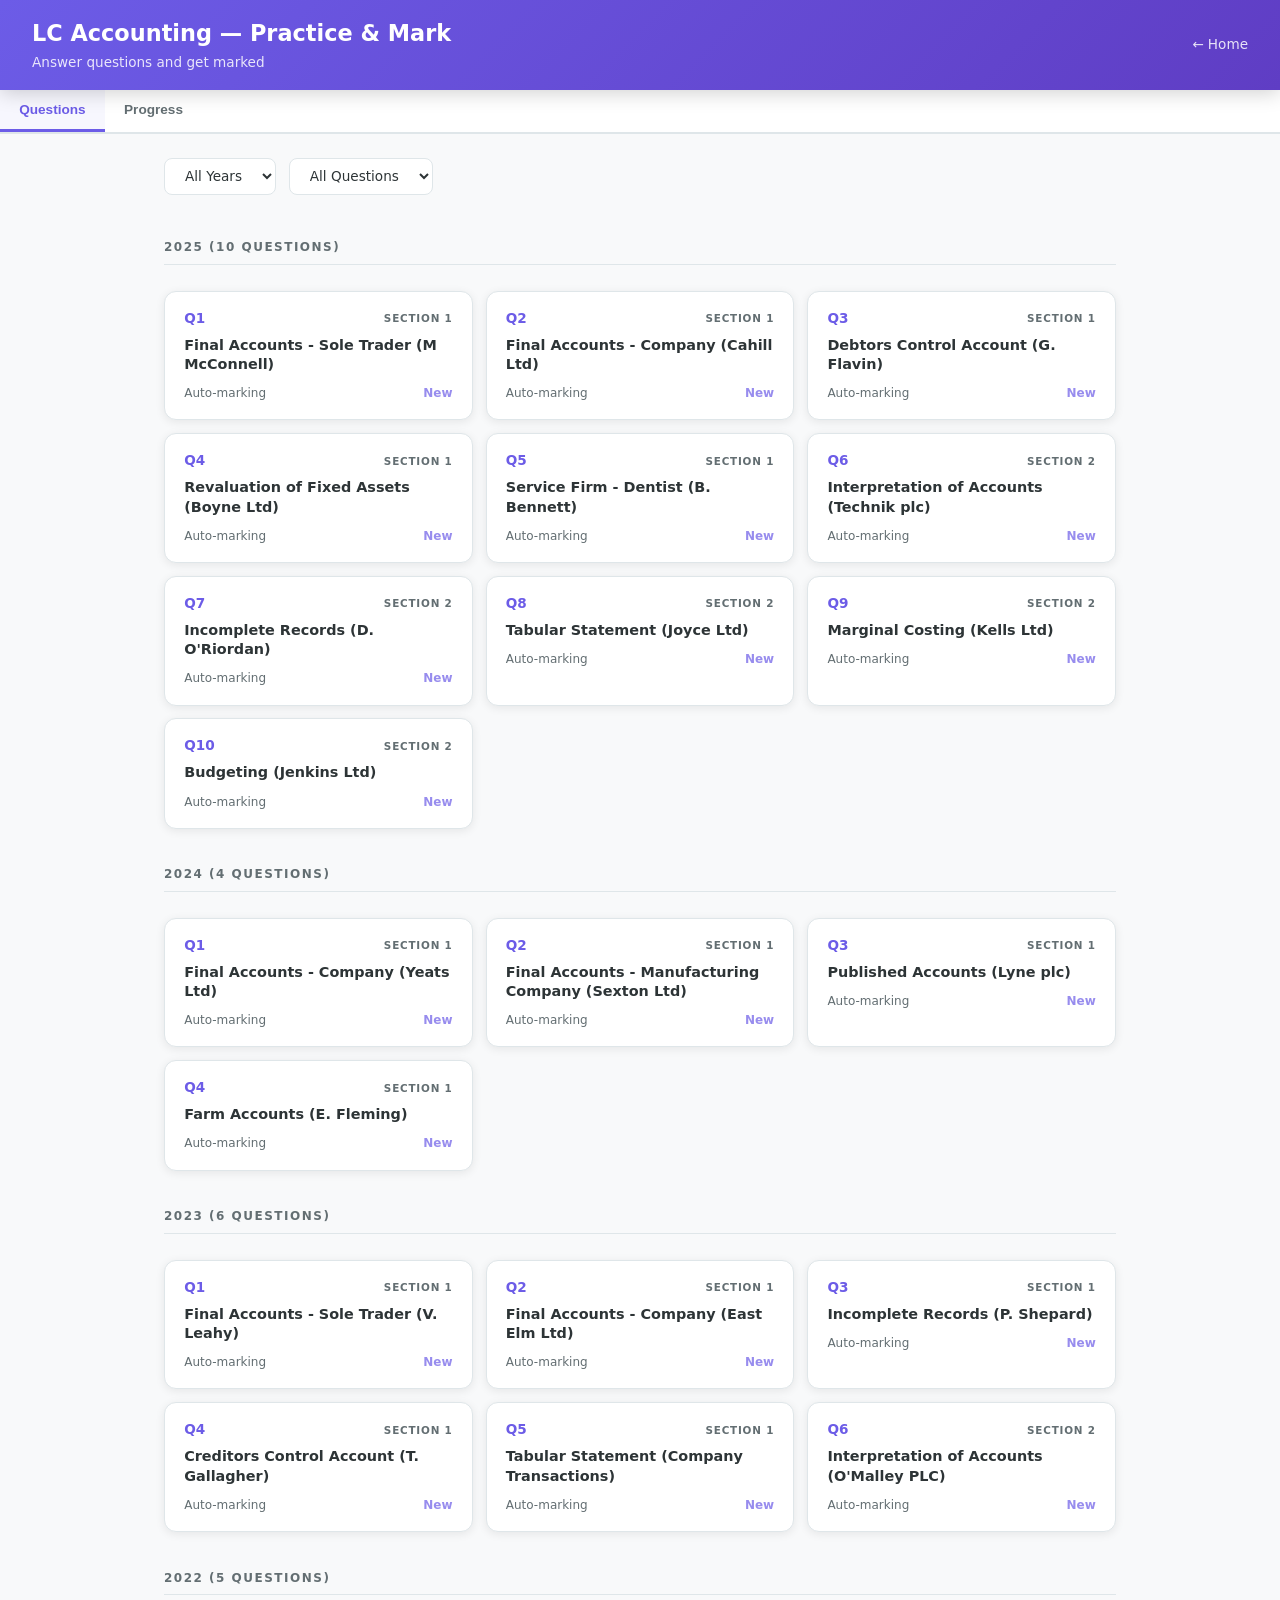
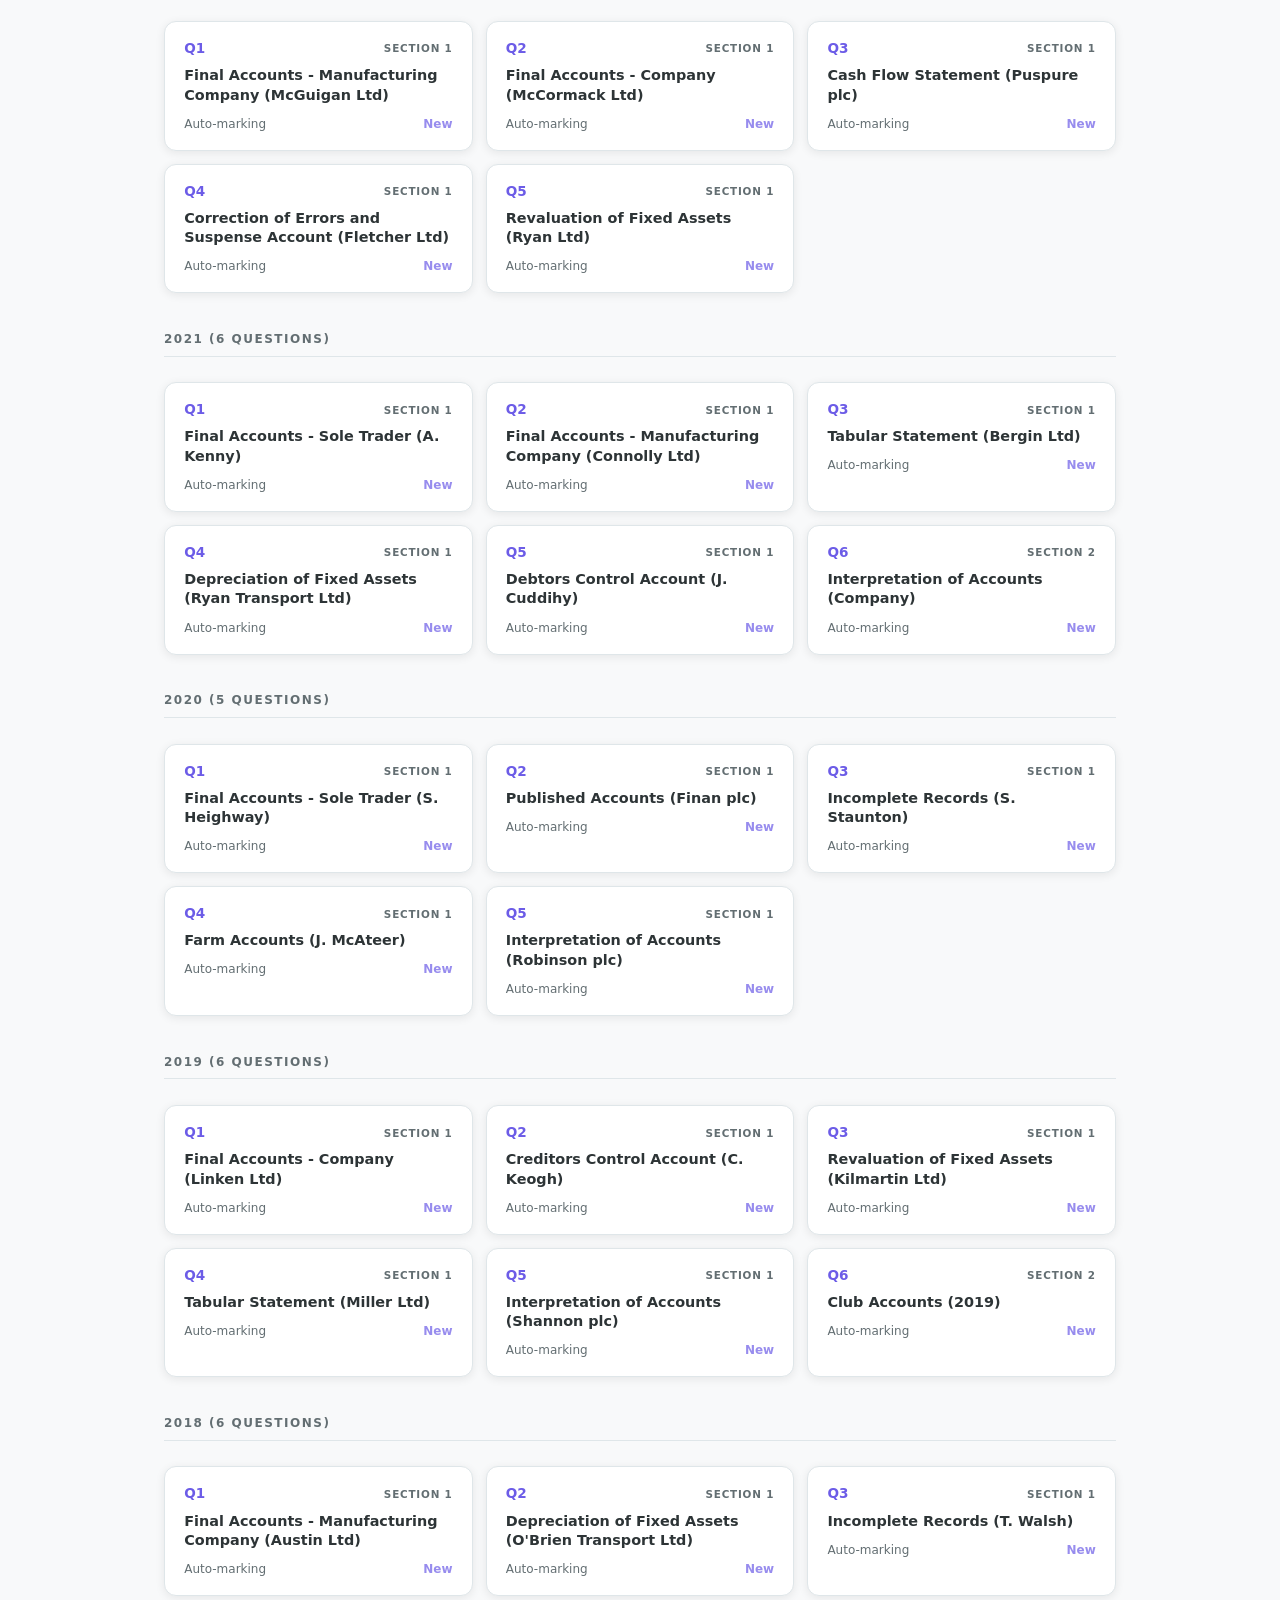
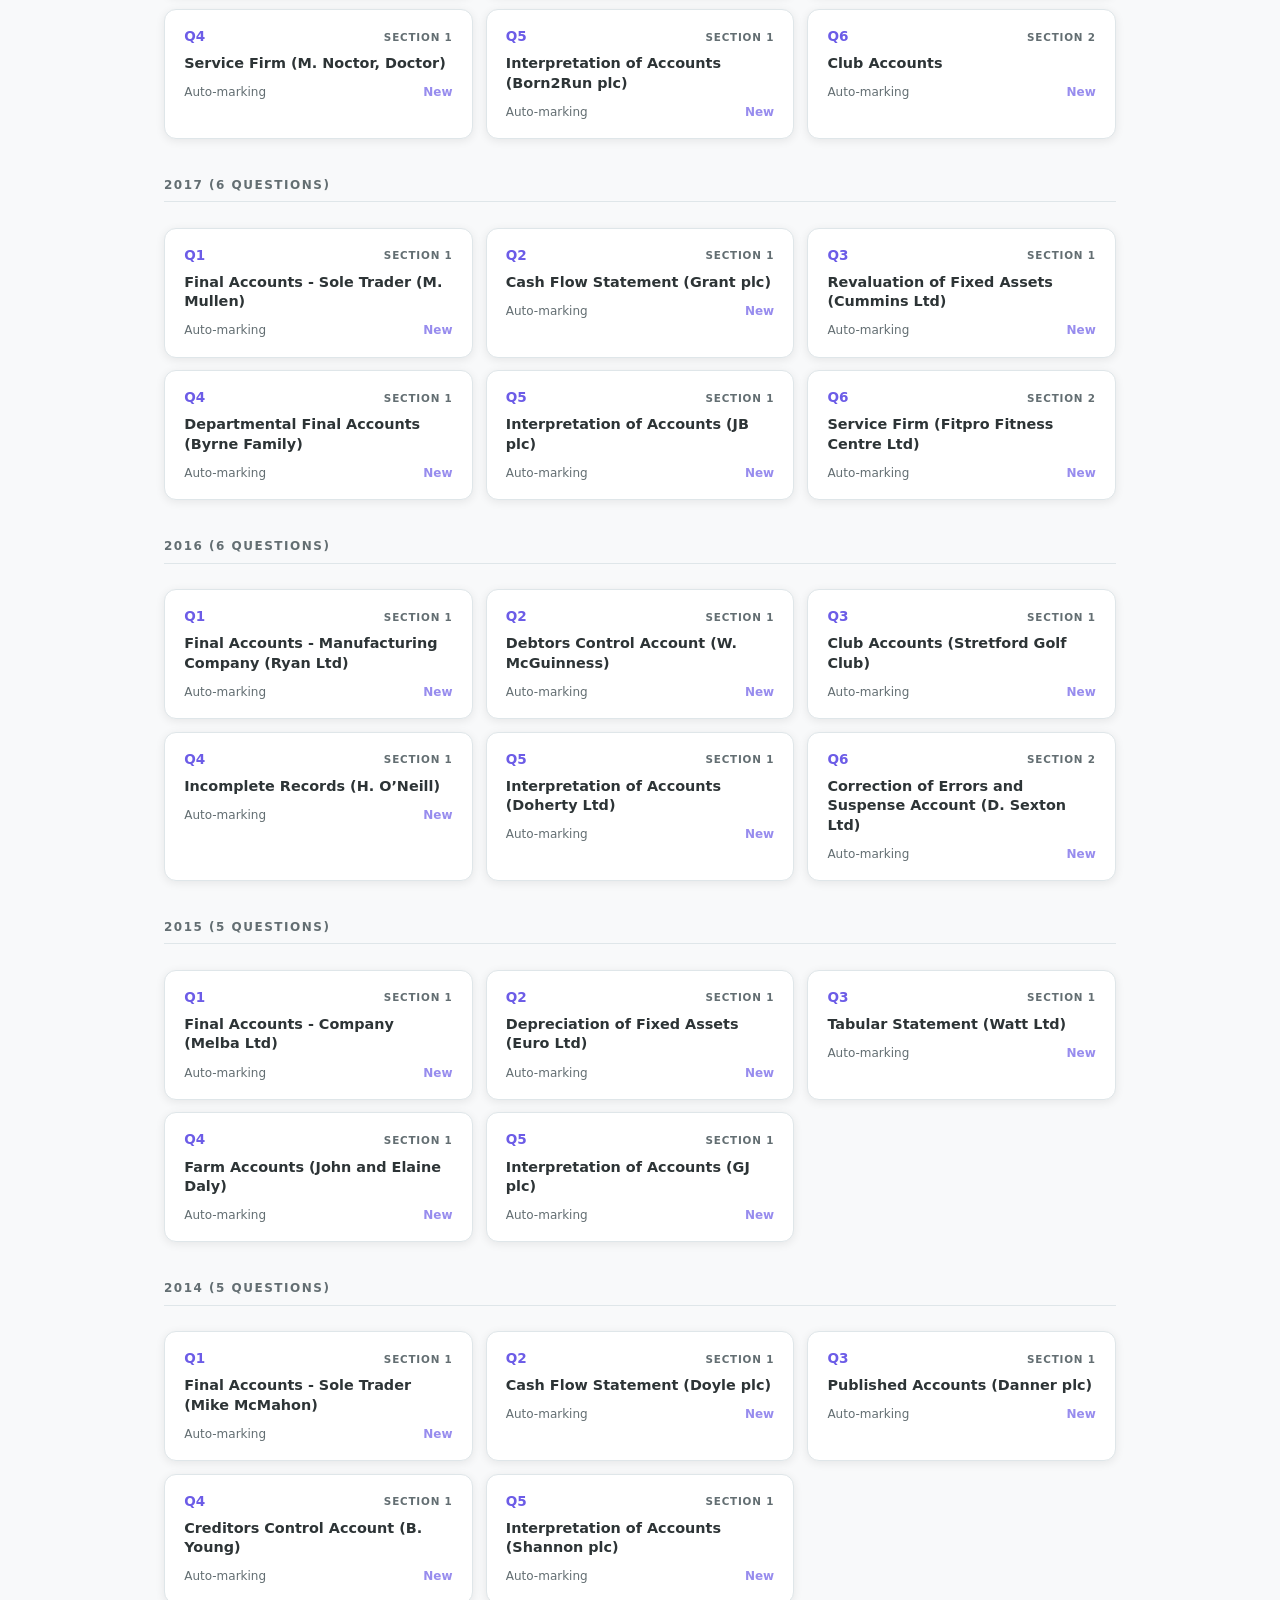
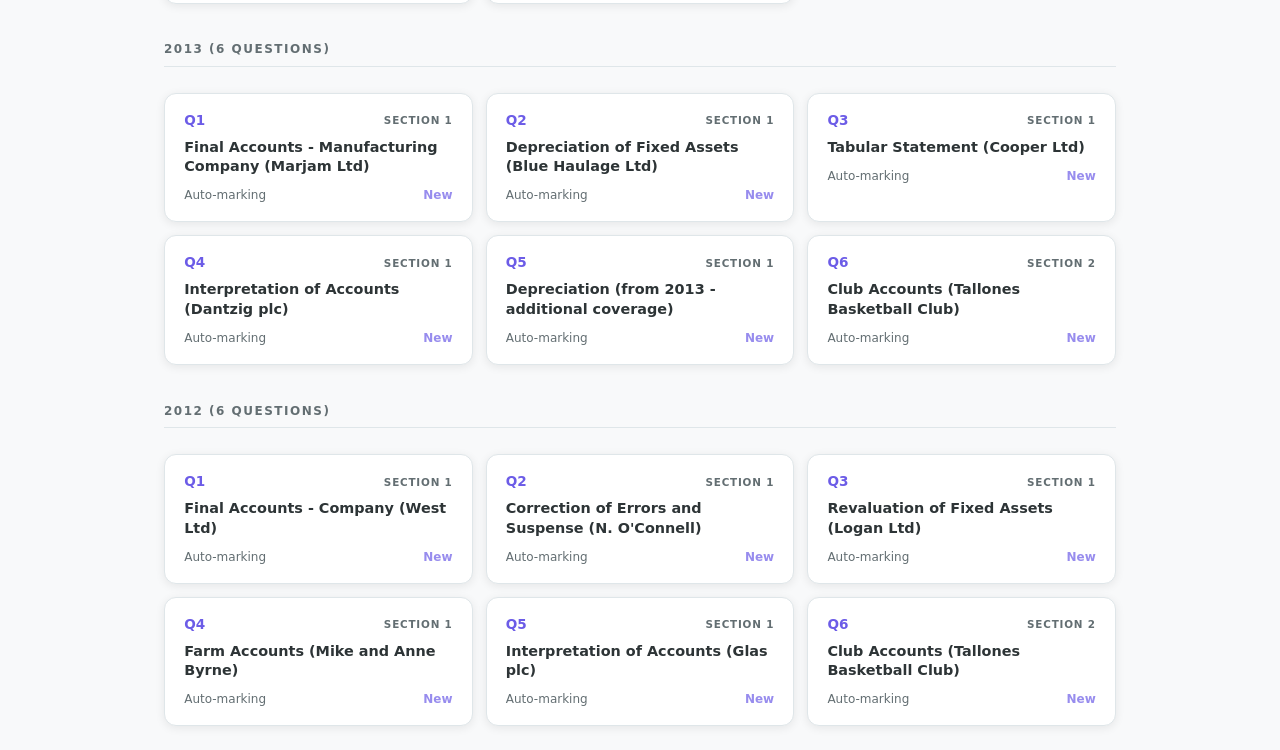
==== accounting-practice.html @ 9b3d33cf "Add Accounting Practice & Mark tool with 14 years of data Built clean walkthrough data for 2012-2025" ====
<!DOCTYPE html>
<html lang="en">
<head>
<meta charset="UTF-8">
<meta name="viewport" content="width=device-width, initial-scale=1.0">
<title>LC Accounting — Practice & Mark</title>
<link rel="stylesheet" href="css/shared.css">
<style>
/* Practice-specific styles using shared theme variables */
.filters{display:flex;gap:0.8rem;margin-bottom:1.2rem;flex-wrap:wrap}
.filters select{background:var(--card);border:1px solid var(--border);color:var(--text);padding:0.55rem 1rem;border-radius:8px;font-size:0.85rem;font-family:inherit;cursor:pointer}
.filters select:focus{outline:none;border-color:var(--primary)}

.year-header{font-size:0.75rem;text-transform:uppercase;letter-spacing:1.5px;color:var(--text-light);font-weight:700;margin:1.5rem 0 0.8rem;padding-bottom:0.4rem;border-bottom:1px solid var(--border);grid-column:1/-1}
.q-grid{display:grid;grid-template-columns:repeat(auto-fill,minmax(240px,1fr));gap:0.8rem}
.q-card{background:var(--card);border:1px solid var(--border);border-radius:var(--radius);padding:1rem 1.2rem;cursor:pointer;transition:all 0.25s;box-shadow:var(--shadow)}
.q-card:hover{border-color:var(--primary);transform:translateY(-2px);box-shadow:0 4px 20px rgba(0,0,0,0.1)}
.q-card.done-good{border-left:3px solid var(--success)}
.q-card.done-ok{border-left:3px solid var(--warning)}
.q-card.done-low{border-left:3px solid var(--danger)}
.q-top{display:flex;justify-content:space-between;align-items:center;margin-bottom:0.4rem}
.q-num{font-weight:800;color:var(--primary);font-size:0.85rem}
.q-sec{font-size:0.65rem;color:var(--text-light);text-transform:uppercase;letter-spacing:0.8px;font-weight:600}
.q-title{font-weight:600;font-size:0.9rem;line-height:1.35;margin-bottom:0.6rem}
.q-bot{display:flex;justify-content:space-between;align-items:center;font-size:0.75rem}
.q-type{color:var(--text-light)}
.q-best{color:var(--success);font-weight:700}
.q-new{color:var(--primary);font-weight:600;opacity:0.7}
.q-attempts{color:var(--text-light);font-size:0.7rem;margin-left:0.5rem}

.prac-head{display:flex;align-items:center;gap:1rem;margin-bottom:1.5rem}
.prac-head .back{background:var(--card);border:1px solid var(--border);color:var(--text-light);padding:0.5rem 1rem;border-radius:8px;cursor:pointer;font-size:0.85rem;font-family:inherit}
.prac-head .back:hover{border-color:var(--primary);color:var(--text)}
.prac-head .title{font-weight:700;font-size:1.05rem;color:var(--primary)}

.ans-part{background:var(--card);border:1px solid var(--border);border-radius:var(--radius);padding:1.2rem 1.4rem;margin-bottom:0.8rem;box-shadow:var(--shadow)}
.ans-part-label{display:flex;justify-content:space-between;align-items:center;margin-bottom:0.6rem}
.ans-part-label .part-tag{font-weight:800;color:var(--primary);font-size:0.9rem}
.ans-part-label .part-wc{font-size:0.78rem;color:var(--text-light)}
.ans-part-q{font-size:0.88rem;color:var(--text-light);line-height:1.6;margin-bottom:0.7rem}
.ans-part textarea{width:100%;background:var(--bg);border:1px solid var(--border);color:var(--text);padding:0.8rem 1rem;border-radius:8px;font-size:0.92rem;font-family:inherit;line-height:1.7;resize:vertical;min-height:100px}
.ans-part textarea:focus{outline:none;border-color:var(--primary);box-shadow:0 0 0 3px rgba(0,184,148,0.15)}
.or-divider{display:flex;align-items:center;gap:0.8rem;margin:0.3rem 0;padding:0.4rem 0}
.or-divider .or-line{flex:1;height:1px;background:var(--border)}
.or-divider .or-text{font-size:0.75rem;font-weight:700;color:var(--warning);text-transform:uppercase;letter-spacing:1px}

.ans-actions{margin-top:1rem;display:flex;gap:0.8rem}
.btn-mark{flex:1;padding:0.85rem;background:linear-gradient(135deg,var(--primary),var(--primary-dark));color:#fff;border:none;border-radius:8px;font-weight:700;font-size:1rem;cursor:pointer;font-family:inherit}
.btn-mark:hover{opacity:0.9}
.btn-clear{padding:0.85rem 1.5rem;background:var(--card);border:1px solid var(--border);color:var(--text-light);border-radius:8px;cursor:pointer;font-weight:600;font-family:inherit}

.results{background:var(--card);border:1px solid var(--border);border-radius:var(--radius);padding:1.5rem;margin-top:1.5rem;box-shadow:var(--shadow)}
.score-block{text-align:center;padding:1.5rem 0;margin-bottom:1rem}
.score-pct{font-size:3.5rem;font-weight:900;line-height:1}
.score-marks{font-size:1rem;color:var(--text-light);margin-top:0.4rem}
.score-label{font-size:0.8rem;color:var(--text-light);text-transform:uppercase;letter-spacing:1px;font-weight:600;margin-top:0.4rem}
.score-good .score-pct{color:var(--success)}.score-ok .score-pct{color:var(--warning)}.score-low .score-pct{color:var(--danger)}

.result-warn{background:#fff3cd;border:1px solid var(--warning);color:#856404;padding:0.7rem 1rem;border-radius:8px;font-size:0.85rem;margin-bottom:1rem}
.pts-head{font-size:0.85rem;font-weight:700;color:var(--text-light);margin-bottom:0.8rem;text-transform:uppercase;letter-spacing:0.5px}
.pt-row{display:flex;gap:0.8rem;padding:0.75rem 0.9rem;border-radius:8px;margin-bottom:0.4rem;align-items:flex-start}
.pt-hit{background:#d4edda;border:1px solid rgba(0,184,148,0.3)}
.pt-miss{background:#ffeaea;border:1px solid rgba(225,112,85,0.3)}
.pt-icon{font-size:1rem;font-weight:700;min-width:22px;text-align:center}
.pt-hit .pt-icon{color:var(--success)}.pt-miss .pt-icon{color:var(--danger)}
.pt-desc{font-weight:600;font-size:0.88rem;display:flex;justify-content:space-between}
.pt-m{color:var(--text-light);font-weight:400;font-size:0.78rem;margin-left:0.5rem}
.pt-fb{font-size:0.82rem;color:var(--text-light);line-height:1.5}

.auto-note{background:rgba(108,92,231,0.06);border:1px solid rgba(108,92,231,0.2);padding:0.8rem 1rem;border-radius:8px;font-size:0.85rem;color:var(--text-light);margin:1rem 0}
.auto-note strong{color:var(--primary)}
.missed-terms{display:flex;flex-wrap:wrap;gap:0.4rem;margin-top:0.5rem}
.missed-term{background:var(--border);padding:2px 8px;border-radius:4px;font-size:0.78rem}

.model-section{margin-top:1.5rem}
.btn-reveal{width:100%;padding:0.8rem;background:var(--bg);border:1px solid var(--border);color:var(--text-light);border-radius:8px;cursor:pointer;font-weight:600;font-size:0.9rem;font-family:inherit}
.btn-reveal:hover{border-color:var(--primary)}
.model-box{background:var(--bg);border:1px solid var(--border);border-radius:8px;padding:1.2rem;margin-top:0.5rem}
.model-box h3{color:var(--primary);font-size:0.9rem;margin-bottom:0.8rem}
.model-box p,.model-box .a-part,.model-box .a-bullet{font-size:0.88rem;line-height:1.7;color:var(--text-light);margin-bottom:0.2rem}
.model-box .a-part{color:var(--primary);margin-top:0.6rem;font-weight:600}

.res-actions{display:flex;gap:0.8rem;margin-top:1.5rem}
.btn-retry,.btn-back{flex:1;padding:0.8rem;border-radius:8px;font-weight:700;cursor:pointer;border:none;font-size:0.9rem;font-family:inherit}
.btn-retry{background:var(--primary);color:#fff}.btn-retry:hover{opacity:0.9}
.btn-back{background:var(--bg);border:1px solid var(--border);color:var(--text-light)}

.stats-row{display:grid;grid-template-columns:repeat(4,1fr);gap:0.8rem;margin-bottom:1.5rem}
.stat-box{background:var(--card);border:1px solid var(--border);border-radius:var(--radius);padding:1rem;text-align:center;box-shadow:var(--shadow)}
.stat-val{font-size:1.6rem;font-weight:800;color:var(--primary);line-height:1}
.stat-lbl{font-size:0.65rem;color:var(--text-light);text-transform:uppercase;letter-spacing:0.8px;font-weight:600;margin-top:0.3rem}

.hist-row{display:flex;justify-content:space-between;align-items:center;padding:0.8rem 1rem;background:var(--card);border:1px solid var(--border);border-radius:8px;margin-bottom:0.4rem;cursor:pointer;box-shadow:var(--shadow)}
.hist-row:hover{border-color:var(--primary)}
.hist-q{font-weight:700;font-size:0.9rem}
.hist-topic{font-size:0.78rem;color:var(--text-light)}
.hist-date{font-size:0.72rem;color:var(--text-light)}
.hist-score{font-weight:800;font-size:1.1rem}
.empty{text-align:center;color:var(--text-light);padding:3rem 1rem;font-size:0.95rem}
.improve{display:inline-flex;align-items:center;gap:3px;font-size:0.72rem;font-weight:700;margin-left:0.5rem;padding:1px 6px;border-radius:4px}
.improve.up{color:var(--success);background:rgba(0,184,148,0.1)}
.improve.down{color:var(--danger);background:rgba(225,112,85,0.1)}

.view{display:none}.view.active{display:block}
@media(max-width:640px){.q-grid{grid-template-columns:1fr}.stats-row{grid-template-columns:repeat(2,1fr)}.filters{flex-direction:column}}
</style>
</head>
<body class="subject-accounting">
<header class="app-header">
<div><h1>LC Accounting — Practice & Mark</h1><p>Answer questions and get marked</p></div>
<a href="index.html" class="home-link">&#8592; Home</a>
</header>

<nav>
<button class="active" onclick="App.showView('browse')">Questions</button>
<button onclick="App.showView('history')">Progress</button>
</nav>

<div id="view-browse" class="view active tab-content" style="display:block">
  <div class="filters">
    <select id="yearFilter" onchange="App.renderQuestions()">
      <option value="all">All Years</option>
      <option value="2025">2025</option><option value="2024">2024</option><option value="2023">2023</option><option value="2022">2022</option>
      <option value="2021">2021</option><option value="2020">2020</option><option value="2019">2019</option><option value="2018">2018</option>
      <option value="2017">2017</option><option value="2016">2016</option><option value="2015">2015</option><option value="2014">2014</option>
      <option value="2013">2013</option><option value="2012">2012</option>
    </select>
    <select id="sectionFilter" onchange="App.renderQuestions()">
      <option value="all">All Questions</option>
      <option value="1">Section 1</option>
      <option value="2">Section 2</option>
    </select>
  </div>
  <div id="questionGrid" class="q-grid"></div>
</div>

<div id="view-practice" class="view tab-content">
  <div class="prac-head">
    <button class="back" onclick="App.showView('browse')">&larr; Back</button>
    <span class="title" id="pracTitle"></span>
  </div>
  <div class="card" id="pracQuestion"></div>
  <div id="answerArea"></div>
  <div id="resultsSection" style="display:none"></div>
</div>

<div id="view-history" class="view tab-content">
  <div class="stats-row">
    <div class="stat-box"><div class="stat-val" id="hTotal">0</div><div class="stat-lbl">Attempts</div></div>
    <div class="stat-box"><div class="stat-val" id="hAvg">-</div><div class="stat-lbl">Avg Score</div></div>
    <div class="stat-box"><div class="stat-val" id="hBest">-</div><div class="stat-lbl">Best Score</div></div>
    <div class="stat-box"><div class="stat-val" id="hQs">0</div><div class="stat-lbl">Questions</div></div>
  </div>
  <div id="historyList"></div>
</div>

<script src="js/shared.js"></script>
<script src="js/accounting_walkthroughs.js"></script>
<script src="js/marking-engine.js"></script>
<script>
var ACC_MARKING = {};

const App = {
  currentQ: null,
  currentParts: null,
  subject: 'accounting',
  walkthroughs: typeof WALKTHROUGHS_ACCOUNTING !== 'undefined' ? WALKTHROUGHS_ACCOUNTING : {},
  marking: ACC_MARKING,
  storageKey: 'lcs_acc_practice',

  init() {
    this.renderQuestions();
    this.renderHistory();
  },

  escH(s) { return String(s).replace(/&/g,'&amp;').replace(/</g,'&lt;').replace(/>/g,'&gt;'); },

  getAllYears() {
    return Object.keys(this.walkthroughs).sort().reverse();
  },

  getEntriesForYear(year) {
    if (!this.walkthroughs[year]) return [];
    return this.walkthroughs[year].filter(e => e.q && !e.q.startsWith('Section ') && !e.q.startsWith('Key concepts'));
  },

  getSectionForNum(num) {
    if (num <= 5) return '1';
    
    return '2';
  },

  renderQuestions() {
    const grid = document.getElementById('questionGrid');
    const yf = document.getElementById('yearFilter').value;
    const sf = document.getElementById('sectionFilter').value;
    const h = this.getHistory();
    let html = '';
    const years = yf === 'all' ? this.getAllYears() : [yf];

    for (const year of years) {
      const entries = this.getEntriesForYear(year);
      if (!entries || entries.length === 0) continue;

      const filtered = entries.filter(e => {
        const sec = this.getSectionForNum(e.num);
        return sf === 'all' || sf === sec;
      });

      if (filtered.length === 0) continue;
      html += '<div class="year-header">' + year + ' (' + filtered.length + ' questions)</div>';

      for (const entry of filtered) {
        const qKey = year + '_' + entry.num;
        const best = h.best[qKey];
        const hasMarking = this.marking[year] && this.marking[year][entry.num];
        const sec = this.getSectionForNum(entry.num);
        let cls = '', statusHtml = '<span class="q-new">New</span>';
        if (best) {
          cls = best.pct >= 70 ? 'done-good' : best.pct >= 40 ? 'done-ok' : 'done-low';
          statusHtml = '<span class="q-best">' + best.pct + '%</span><span class="q-attempts">(' + (best.attempts||1) + ' tries)</span>';
        }
        const topicName = this.escH(entry.label.replace(/^Q\d+[A-Za-z]*:\s*/, ''));

        html += '<div class="q-card ' + cls + '" onclick="App.startPractice(\'' + year + '\',' + entry.num + ')">' +
          '<div class="q-top"><span class="q-num">Q' + entry.num + '</span><span class="q-sec">Section ' + sec + '</span></div>' +
          '<div class="q-title">' + topicName + '</div>' +
          '<div class="q-bot"><span class="q-type">' + (hasMarking ? 'Detailed marking' : 'Auto-marking') + '</span>' + statusHtml + '</div></div>';
      }
    }
    if (!html) html = '<div class="empty">No questions match your filters.</div>';
    grid.innerHTML = html;
  },

  extractParts(text) {
    const lines = text.replace(/\\n/g, '\n').split('\n');
    const parts = [];
    let current = null, nextIsOr = false;
    for (const line of lines) {
      const t = line.trim();
      if (!t) continue;
      const partMatch = t.match(/^\(([a-z])\)/i) || t.match(/^\(([ivx]+)\)/i);
      if (partMatch) {
        if (current) parts.push(current);
        current = { label: '(' + partMatch[1] + ')', text: t, isOr: nextIsOr };
        nextIsOr = false;
      } else if (/^OR$/i.test(t)) { nextIsOr = true; }
      else if (/^Answer\s+\([a-z]\)\s+or\s+\([a-z]\)/i.test(t)) { nextIsOr = true; }
      else if (current && !current.isPreamble) { current.text += '\n' + t; }
      else { if (current) parts.push(current); current = { label: '', text: t, isOr: false, isPreamble: true }; }
    }
    if (current) parts.push(current);
    if (parts.filter(p => p.label).length < 2) return null;
    return parts;
  },

  renderAnswerArea(questionText) {
    const area = document.getElementById('answerArea');
    const parts = this.extractParts(questionText);
    if (!parts) {
      area.innerHTML = '<div class="ans-part"><div class="ans-part-label"><span class="part-tag">Your Answer</span><span class="part-wc" id="wc-single">0 words</span></div>' +
        '<textarea id="ans-single" placeholder="Type your answer here..." rows="10" oninput="App.updateWc(\'single\')"></textarea></div>' +
        '<div class="ans-actions"><button class="btn-mark" onclick="App.markAnswer()">Mark My Answer</button><button class="btn-clear" onclick="App.clearAnswer()">Clear</button></div>';
      this.currentParts = null; return;
    }
    let html = '';
    const answerParts = [];
    for (const part of parts) {
      if (part.isPreamble) continue;
      if (part.isOr) html += '<div class="or-divider"><div class="or-line"></div><span class="or-text">or — choose one</span><div class="or-line"></div></div>';
      const pid = part.label.replace(/[()]/g, '');
      answerParts.push(pid);
      html += '<div class="ans-part"><div class="ans-part-label"><span class="part-tag">Part ' + this.escH(part.label) + '</span><span class="part-wc" id="wc-' + pid + '">0 words</span></div>' +
        '<div class="ans-part-q">' + this.escH(part.text) + '</div>' +
        '<textarea id="ans-' + pid + '" placeholder="Answer part ' + this.escH(part.label) + ' here..." rows="6" oninput="App.updateWc(\'' + pid + '\')"></textarea></div>';
    }
    html += '<div class="ans-actions"><button class="btn-mark" onclick="App.markAnswer()">Mark My Answer</button><button class="btn-clear" onclick="App.clearAnswer()">Clear</button></div>';
    area.innerHTML = html;
    this.currentParts = answerParts;
  },

  updateWc(pid) {
    const ta = document.getElementById('ans-' + pid);
    const wc = ta && ta.value.trim() ? ta.value.trim().split(/\s+/).length : 0;
    const el = document.getElementById('wc-' + pid);
    if (el) el.textContent = wc + ' words';
  },

  getFullAnswer() {
    if (!this.currentParts) { const ta = document.getElementById('ans-single'); return ta ? ta.value : ''; }
    return this.currentParts.map(pid => { const ta = document.getElementById('ans-' + pid); return ta ? ta.value : ''; }).filter(v => v.trim()).join('\n\n');
  },

  startPractice(year, num) {
    const entries = this.getEntriesForYear(year);
    const entry = entries ? entries.find(e => e.num === num) : null;
    if (!entry) return;
    this.currentQ = { year, num, entry };
    document.getElementById('pracTitle').textContent = year + ' — ' + entry.label;
    document.getElementById('pracQuestion').innerHTML = this.fmtQuestion(entry.q);
    this.renderAnswerArea(entry.q);
    document.getElementById('resultsSection').style.display = 'none';
    this.showView('practice');
    const firstTa = document.querySelector('#answerArea textarea');
    if (firstTa) setTimeout(() => firstTa.focus(), 100);
  },

  markAnswer() {
    if (!this.currentQ) return;
    const answer = this.getFullAnswer();
    if (!answer.trim()) { const firstTa = document.querySelector('#answerArea textarea'); if (firstTa) firstTa.focus(); return; }
    const { year, num, entry } = this.currentQ;
    const markingData = this.marking[year] && this.marking[year][num];
    let result;
    if (markingData) { result = MarkingEngine.mark(answer, markingData); }
    else { result = MarkingEngine.autoMark(answer, entry.a, 10); }
    this.saveAttempt(year, num, entry, result);
    this.renderResults(result, entry, !!markingData);
    document.getElementById('resultsSection').style.display = 'block';
    document.getElementById('resultsSection').scrollIntoView({ behavior: 'smooth' });
  },

  clearAnswer() {
    document.querySelectorAll('#answerArea textarea').forEach(ta => { ta.value = ''; });
    document.querySelectorAll('[id^="wc-"]').forEach(el => { el.textContent = '0 words'; });
    document.getElementById('resultsSection').style.display = 'none';
    const firstTa = document.querySelector('#answerArea textarea');
    if (firstTa) firstTa.focus();
    window.scrollTo({ top: 0, behavior: 'smooth' });
  },

  renderResults(result, entry, isDetailed) {
    const sec = document.getElementById('resultsSection');
    const pctCls = result.pct >= 70 ? 'score-good' : result.pct >= 40 ? 'score-ok' : 'score-low';
    let html = '<div class="results"><div class="score-block ' + pctCls + '"><div class="score-pct">' + result.pct + '%</div>' +
      '<div class="score-marks">' + result.score + ' / ' + result.max + ' marks</div>' +
      '<div class="score-label">' + (result.pct >= 70 ? 'Great work!' : result.pct >= 40 ? 'Getting there!' : 'Review the marking points below') + '</div></div>';
    if (result.warning) html += '<div class="result-warn">' + result.warning + '</div>';
    if (result.points) {
      html += '<div class="pts-head">Marking Breakdown</div>';
      for (const pt of result.points) {
        const cls = pt.matched ? 'pt-hit' : 'pt-miss';
        const icon = pt.matched ? '&#10003;' : '&#10007;';
        html += '<div class="pt-row ' + cls + '"><span class="pt-icon">' + icon + '</span><div class="pt-detail">' +
          '<div class="pt-desc"><span>' + this.escH(pt.desc) + '</span><span class="pt-m">' + pt.marks + '/' + pt.maxMarks + '</span></div>' +
          '<div class="pt-fb">' + this.escH(pt.feedback) + '</div></div></div>';
      }
    }
    if (result.auto) {
      html += '<div class="auto-note"><strong>Auto-marked</strong> — compared against model answer. ' + result.feedback;
      if (result.missed && result.missed.length > 0) {
        html += '<div style="margin-top:0.4rem;font-size:0.8rem">Key terms you missed:</div><div class="missed-terms">' +
          result.missed.map(t => '<span class="missed-term">' + this.escH(t) + '</span>').join('') + '</div>';
      }
      html += '</div>';
    }
    html += '<div class="model-section"><button class="btn-reveal" onclick="this.nextElementSibling.style.display=\'block\';this.style.display=\'none\'">Show Model Answer</button>' +
      '<div class="model-box" style="display:none"><h3>Model Answer</h3>' + this.fmtAnswer(entry.a) + '</div></div>';
    html += '<div class="res-actions"><button class="btn-retry" onclick="App.clearAnswer()">Try Again</button>' +
      '<button class="btn-back" onclick="App.showView(\'browse\')">All Questions</button></div></div>';
    sec.innerHTML = html;
  },

  getHistory() { return JSON.parse(localStorage.getItem(this.storageKey) || '{"attempts":[],"best":{}}'); },

  saveAttempt(year, num, entry, result) {
    const h = this.getHistory();
    const qKey = year + '_' + num;
    const topic = entry.label.replace(/^Q\d+[A-Za-z]*:\s*/, '');
    h.attempts.unshift({ key: qKey, year: year, num: num, topic: topic, score: result.score, max: result.max, pct: result.pct, date: new Date().toISOString() });
    if (h.attempts.length > 200) h.attempts = h.attempts.slice(0, 200);
    if (!h.best[qKey] || result.pct > h.best[qKey].pct) {
      h.best[qKey] = { pct: result.pct, score: result.score, max: result.max, attempts: (h.best[qKey] ? h.best[qKey].attempts : 0) + 1, topic: topic };
    } else { h.best[qKey].attempts = (h.best[qKey].attempts || 0) + 1; }
    localStorage.setItem(this.storageKey, JSON.stringify(h));
    if (typeof LCS !== 'undefined') LCS.recordStudyDay();
  },

  renderHistory() {
    const h = this.getHistory();
    const total = h.attempts.length;
    const qs = Object.keys(h.best).length;
    const avg = total > 0 ? Math.round(h.attempts.reduce((s,a) => s + a.pct, 0) / total) : 0;
    const best = total > 0 ? Math.max(...h.attempts.map(a => a.pct)) : 0;
    document.getElementById('hTotal').textContent = total;
    document.getElementById('hAvg').textContent = total > 0 ? avg + '%' : '-';
    document.getElementById('hBest').textContent = total > 0 ? best + '%' : '-';
    document.getElementById('hQs').textContent = qs;
    const list = document.getElementById('historyList');
    if (total === 0) { list.innerHTML = '<div class="empty">No attempts yet.<br>Pick a question and start practising!</div>'; return; }
    let html = '';
    const seen = {};
    for (const a of h.attempts.slice(0, 30)) {
      const date = new Date(a.date);
      const dateStr = date.toLocaleDateString('en-IE', { day: 'numeric', month: 'short' });
      const timeStr = date.toLocaleTimeString('en-IE', { hour: '2-digit', minute: '2-digit' });
      const pctCls = a.pct >= 70 ? 'score-good' : a.pct >= 40 ? 'score-ok' : 'score-low';
      let improveHtml = '';
      if (!seen[a.key]) {
        const prevAttempts = h.attempts.filter(x => x.key === a.key && x.date < a.date);
        if (prevAttempts.length > 0) { const diff = a.pct - prevAttempts[0].pct; if (diff > 0) improveHtml = '<span class="improve up">+' + diff + '%</span>'; else if (diff < 0) improveHtml = '<span class="improve down">' + diff + '%</span>'; }
      }
      seen[a.key] = a.pct;
      html += '<div class="hist-row" onclick="App.startPractice(\'' + a.year + '\',' + a.num + ')"><div><div class="hist-q">' + a.year + ' Q' + a.num + improveHtml + '</div>' +
        '<div class="hist-topic">' + this.escH(a.topic || '') + '</div></div><div><div class="hist-score ' + pctCls + '">' + a.pct + '%</div>' +
        '<div class="hist-date">' + dateStr + ' ' + timeStr + '</div></div></div>';
    }
    list.innerHTML = html;
  },

  showView(viewId) {
    document.querySelectorAll('.view').forEach(v => { v.classList.remove('active'); v.style.display = 'none'; });
    document.querySelectorAll('nav button').forEach(b => b.classList.remove('active'));
    const el = document.getElementById('view-' + viewId);
    if (el) { el.classList.add('active'); el.style.display = 'block'; }
    const btns = document.querySelectorAll('nav button');
    if (viewId === 'browse') { btns[0].classList.add('active'); this.renderQuestions(); }
    else if (viewId === 'history') { btns[1].classList.add('active'); this.renderHistory(); }
    window.scrollTo({ top: 0, behavior: 'smooth' });
  },

  fmtQuestion(text) {
    const lines = text.replace(/\\n/g, '\n').split('\n');
    let html = '';
    for (const line of lines) { const t = line.trim(); if (!t) { html += '<br>'; continue; }
      if (/^\([a-z]\)/i.test(t) || /^\([ivx]+\)/i.test(t)) html += '<div class="q-part" style="color:var(--primary);margin:0.8rem 0 0.3rem"><strong>' + this.escH(t) + '</strong></div>';
      else html += '<p>' + this.escH(t) + '</p>';
    } return html;
  },

  fmtAnswer(text) {
    const lines = text.replace(/\\n/g, '\n').split('\n');
    let html = '';
    for (const line of lines) { const t = line.trim(); if (!t) { html += '<br>'; continue; }
      if (/^\([a-z]\)/i.test(t) || /^\([ivx]+\)/i.test(t)) html += '<div class="a-part">' + this.escH(t) + '</div>';
      else if (/^[-•]/.test(t)) html += '<div class="a-bullet" style="padding-left:1rem">' + this.escH(t) + '</div>';
      else html += '<p>' + this.escH(t) + '</p>';
    } return html;
  }
};

document.addEventListener('DOMContentLoaded', () => App.init());
</script>
</body>
</html>
---- css/shared.css ----
/* LC Study Portal - Shared Styles */
*{margin:0;padding:0;box-sizing:border-box}
:root{
--primary:#6C5CE7;--primary-light:#a29bfe;--primary-dark:#5f3dc4;
--secondary:#00cec9;--accent:#fd79a8;
--bg:#f8f9fa;--card:#fff;--text:#2d3436;--text-light:#636e72;
--success:#00b894;--warning:#fdcb6e;--danger:#e17055;
--border:#dfe6e9;--shadow:0 2px 10px rgba(0,0,0,0.08);
--radius:12px;
}
body{font-family:'Segoe UI',system-ui,-apple-system,sans-serif;background:var(--bg);color:var(--text);line-height:1.6}

/* Subject colour overrides */
body.subject-accounting{--primary:#6C5CE7;--primary-light:#a29bfe;--primary-dark:#5f3dc4}
body.subject-maths{--primary:#0984e3;--primary-light:#74b9ff;--primary-dark:#0652DD}
body.subject-english{--primary:#e17055;--primary-light:#fab1a0;--primary-dark:#d63031}
body.subject-spanish{--primary:#fdcb6e;--primary-light:#ffeaa7;--primary-dark:#f39c12;--text:#2d3436}
body.subject-biology{--primary:#00b894;--primary-light:#55efc4;--primary-dark:#00a383}
body.subject-chemistry{--primary:#6c5ce7;--primary-light:#a29bfe;--primary-dark:#5f3dc4}
body.subject-economics{--primary:#00cec9;--primary-light:#81ecec;--primary-dark:#00b5ad}

/* Header */
.app-header{background:linear-gradient(135deg,var(--primary),var(--primary-dark));color:#fff;padding:1rem 2rem;position:sticky;top:0;z-index:100;box-shadow:0 2px 20px rgba(0,0,0,0.2);display:flex;align-items:center;justify-content:space-between}
.app-header h1{font-size:1.4rem;font-weight:700}
.app-header p{font-size:0.85rem;opacity:0.85}
.app-header .home-link{color:#fff;text-decoration:none;font-size:0.85rem;opacity:0.85;display:flex;align-items:center;gap:4px}
.app-header .home-link:hover{opacity:1}

/* Navigation */
nav{display:flex;gap:0;background:#fff;border-bottom:2px solid var(--border);overflow-x:auto;position:sticky;top:60px;z-index:99}
nav button{padding:0.75rem 1.2rem;border:none;background:none;cursor:pointer;font-size:0.85rem;font-weight:600;color:var(--text-light);white-space:nowrap;border-bottom:3px solid transparent;transition:all 0.2s}
nav button:hover{color:var(--primary);background:rgba(108,92,231,0.05)}
nav button.active{color:var(--primary);border-bottom-color:var(--primary);background:rgba(108,92,231,0.05)}

/* Tabs */
.tab-content{display:none;padding:1.5rem;max-width:1000px;margin:0 auto}
.tab-content.active{display:block}

/* Cards */
.card{background:var(--card);border-radius:var(--radius);padding:1.5rem;margin-bottom:1.5rem;box-shadow:var(--shadow);border:1px solid var(--border)}
.card h2{color:var(--primary);margin-bottom:1rem;font-size:1.3rem}
.card h3{color:var(--text);margin:1rem 0 0.5rem;font-size:1.1rem}

/* Subject cards on landing page */
.subject-grid{display:grid;grid-template-columns:repeat(auto-fill,minmax(280px,1fr));gap:1.5rem;margin:1.5rem 0}
.subject-card{background:var(--card);border-radius:16px;overflow:hidden;box-shadow:var(--shadow);border:1px solid var(--border);transition:transform 0.2s,box-shadow 0.2s;cursor:pointer;text-decoration:none;color:var(--text)}
.subject-card:hover{transform:translateY(-4px);box-shadow:0 8px 25px rgba(0,0,0,0.12)}
.subject-card .card-banner{padding:1.5rem;color:#fff;position:relative}
.subject-card .card-banner h3{color:#fff;margin:0;font-size:1.3rem}
.subject-card .card-banner p{opacity:0.9;font-size:0.85rem;margin-top:0.25rem}
.subject-card .card-banner .card-icon{font-size:2.5rem;position:absolute;right:1.5rem;top:50%;transform:translateY(-50%);opacity:0.3}
.subject-card .card-body{padding:1.2rem 1.5rem}
.subject-card .card-body .progress-bar{margin:0.5rem 0}
.subject-card .card-body .card-stats{display:flex;justify-content:space-between;font-size:0.8rem;color:var(--text-light);margin-top:0.5rem}
.subject-card.coming-soon{opacity:0.6;cursor:default}
.subject-card.coming-soon:hover{transform:none;box-shadow:var(--shadow)}
.subject-card .coming-soon-badge{display:inline-block;background:var(--border);color:var(--text-light);padding:2px 8px;border-radius:4px;font-size:0.75rem;font-weight:600}

/* Badges */
.marks-badge{display:inline-block;background:var(--accent);color:#fff;padding:2px 10px;border-radius:20px;font-size:0.8rem;font-weight:700;margin-left:8px}

/* Tables */
table{width:100%;border-collapse:collapse;margin:1rem 0;font-size:0.9rem}
table th{background:var(--primary);color:#fff;padding:0.6rem;text-align:left}
table td{padding:0.6rem;border-bottom:1px solid var(--border)}
table tr:nth-child(even){background:rgba(108,92,231,0.03)}

/* Info boxes */
.working{background:#fff3cd;border-left:4px solid var(--warning);padding:1rem;margin:0.8rem 0;border-radius:0 8px 8px 0;font-size:0.9rem}
.working strong{color:#856404}
.explain{background:#d4edda;border-left:4px solid var(--success);padding:1rem;margin:0.8rem 0;border-radius:0 8px 8px 0;font-size:0.9rem}
.explain strong{color:#155724}
.mark-info{background:#e8daef;border-left:4px solid var(--primary);padding:0.8rem 1rem;margin:0.8rem 0;border-radius:0 8px 8px 0;font-size:0.85rem}

/* Buttons */
.btn{padding:0.6rem 1.5rem;border:none;border-radius:8px;cursor:pointer;font-weight:600;font-size:0.9rem;transition:all 0.2s;display:inline-block;text-decoration:none}
.btn-primary{background:var(--primary);color:#fff}
.btn-primary:hover{background:var(--primary-dark)}
.btn-success{background:var(--success);color:#fff}
.btn-danger{background:var(--danger);color:#fff}
.btn-outline{background:#fff;color:var(--primary);border:2px solid var(--primary)}

/* Progress bars */
.progress-bar{height:8px;background:var(--border);border-radius:4px;overflow:hidden;margin:0.5rem 0}
.progress-fill{height:100%;border-radius:4px;transition:width 0.3s}
.progress-grid{display:grid;grid-template-columns:repeat(auto-fill,minmax(280px,1fr));gap:1rem}
.progress-card{background:var(--card);border-radius:var(--radius);padding:1.2rem;box-shadow:var(--shadow);border:1px solid var(--border)}
.stat{font-size:2rem;font-weight:700;color:var(--primary)}

/* Flashcard styles */
.flashcard-container{perspective:1000px;margin:1.5rem auto;max-width:600px}
.flashcard{width:100%;min-height:250px;position:relative;cursor:pointer;transform-style:preserve-3d;transition:transform 0.6s}
.flashcard.flipped{transform:rotateY(180deg)}
.flashcard-face{position:absolute;width:100%;min-height:250px;backface-visibility:hidden;border-radius:16px;display:flex;flex-direction:column;justify-content:center;align-items:center;padding:2rem;text-align:center}
.flashcard-front{background:linear-gradient(135deg,var(--primary),var(--primary-dark));color:#fff}
.flashcard-back{background:linear-gradient(135deg,var(--success),#00a383);color:#fff;transform:rotateY(180deg)}
.flashcard-front h3{font-size:1.3rem;margin-bottom:0.5rem}
.flashcard-front p{font-size:1.1rem}
.flashcard-back p{font-size:1rem;line-height:1.7}
.fc-controls{display:flex;justify-content:center;gap:1rem;margin-top:1rem}
.fc-controls button{padding:0.6rem 1.5rem;border:none;border-radius:8px;cursor:pointer;font-weight:600;font-size:0.9rem}
.fc-prev,.fc-next{background:var(--primary);color:#fff}
.fc-counter{padding:0.6rem 1rem;background:var(--border);border-radius:8px;font-weight:600}
.fc-topic-filter{margin-bottom:1rem;display:flex;flex-wrap:wrap;gap:0.5rem}
.fc-topic-filter button{padding:0.4rem 0.8rem;border:1px solid var(--primary);background:#fff;color:var(--primary);border-radius:6px;cursor:pointer;font-size:0.8rem}
.fc-topic-filter button.active{background:var(--primary);color:#fff}

/* Quiz styles */
.quiz-question{background:var(--card);border-radius:var(--radius);padding:1.5rem;margin-bottom:1rem;box-shadow:var(--shadow);border:1px solid var(--border)}
.quiz-question h4{margin-bottom:1rem;color:var(--primary)}
.quiz-options label{display:block;padding:0.7rem 1rem;margin:0.4rem 0;border:2px solid var(--border);border-radius:8px;cursor:pointer;transition:all 0.2s}
.quiz-options label:hover{border-color:var(--primary-light);background:rgba(108,92,231,0.05)}
.quiz-options input{margin-right:0.5rem}
.quiz-options label.correct{border-color:var(--success);background:#d4edda}
.quiz-options label.incorrect{border-color:var(--danger);background:#ffeaea}
.quiz-feedback{margin-top:0.8rem;padding:0.8rem;border-radius:8px;font-size:0.9rem;display:none}
.quiz-feedback.show{display:block}
.quiz-feedback.correct{background:#d4edda;color:#155724}
.quiz-feedback.incorrect{background:#ffeaea;color:#721c24}

/* Formula boxes */
.formula-box{background:rgba(108,92,231,0.06);border:2px solid var(--primary-light);border-radius:var(--radius);padding:1.2rem;margin:0.8rem 0}
.formula-box .formula{font-size:1.1rem;font-weight:700;color:var(--primary);font-family:'Courier New',monospace;margin:0.5rem 0}

/* Glossary */
.glossary-search{width:100%;padding:0.8rem;border:2px solid var(--border);border-radius:8px;font-size:1rem;margin-bottom:1rem}
.glossary-item{padding:1rem;border-bottom:1px solid var(--border)}
.glossary-item dt{font-weight:700;color:var(--primary);font-size:1.05rem}
.glossary-item dd{color:var(--text-light);margin-top:0.3rem}

/* Question navigation */
.question-nav{display:flex;flex-wrap:wrap;gap:0.5rem;margin-bottom:1.5rem}
.question-nav button{padding:0.5rem 1rem;border:2px solid var(--primary);background:#fff;color:var(--primary);border-radius:8px;cursor:pointer;font-weight:600;font-size:0.85rem;transition:all 0.2s}
.question-nav button:hover,.question-nav button.active{background:var(--primary);color:#fff}
.q-section{display:none}
.q-section.active{display:block}
.paper-section{display:none}
.paper-section.active{display:block}

/* Countdown */
.countdown{display:flex;gap:1.5rem;justify-content:center;margin:1.5rem 0;flex-wrap:wrap}
.countdown-unit{text-align:center;background:var(--card);border-radius:var(--radius);padding:1rem 1.5rem;box-shadow:var(--shadow);min-width:80px}
.countdown-unit .number{font-size:2.5rem;font-weight:800;color:var(--primary);line-height:1}
.countdown-unit .label{font-size:0.75rem;color:var(--text-light);text-transform:uppercase;font-weight:600;margin-top:0.25rem}

/* Study streak */
.streak-display{text-align:center;padding:1.5rem}
.streak-fire{font-size:3rem}
.streak-count{font-size:2rem;font-weight:800;color:var(--primary)}
.streak-label{color:var(--text-light);font-size:0.9rem}

/* Time blocks (strategy) */
.time-block{display:flex;align-items:center;gap:1rem;padding:0.8rem;background:rgba(108,92,231,0.06);border-radius:8px;margin:0.5rem 0}
.time-block .time{font-weight:700;color:var(--primary);font-size:1.1rem;min-width:60px}

/* Responsive */
@media(max-width:768px){
  nav{flex-wrap:nowrap}
  nav button{padding:0.6rem 0.8rem;font-size:0.75rem}
  .tab-content{padding:1rem}
  .subject-grid{grid-template-columns:1fr}
  .countdown{gap:0.75rem}
  .countdown-unit{padding:0.75rem 1rem;min-width:65px}
  .countdown-unit .number{font-size:1.8rem}
  .app-header{padding:1rem}
  .app-header h1{font-size:1.2rem}
}
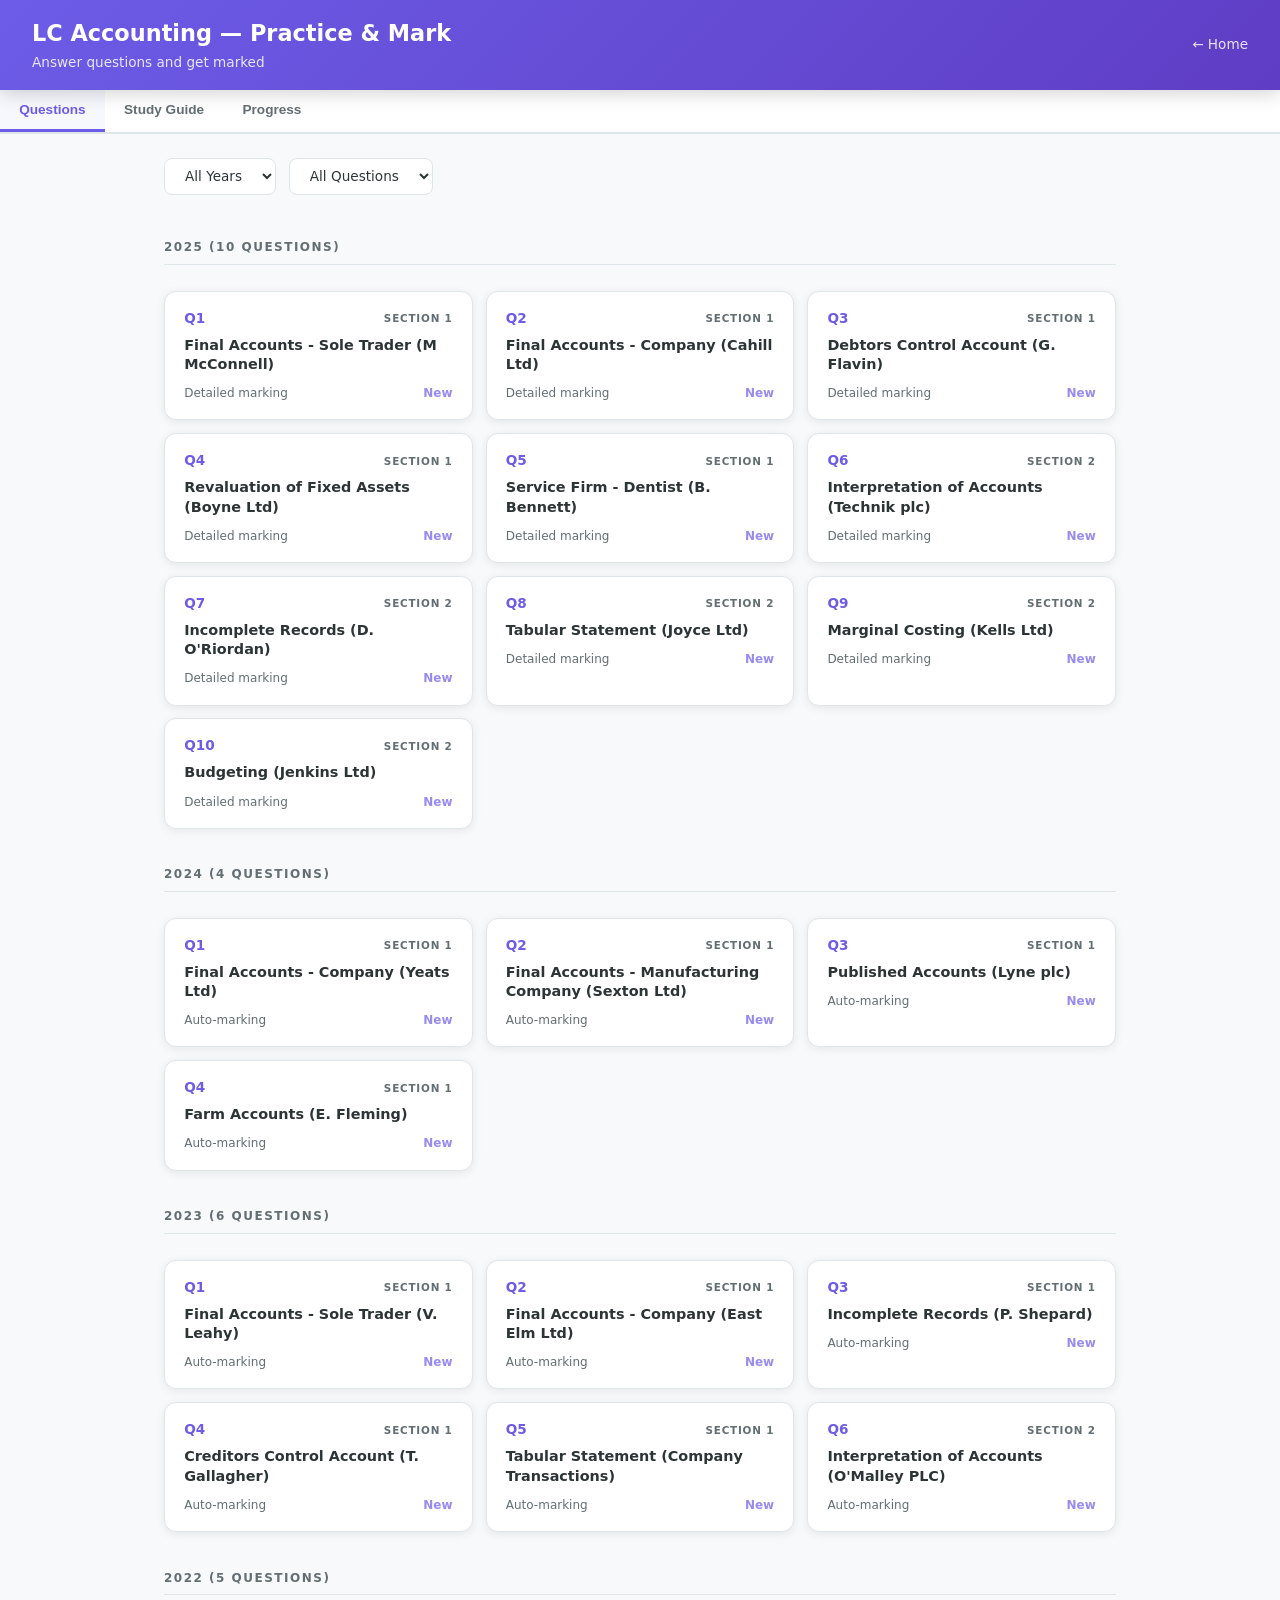
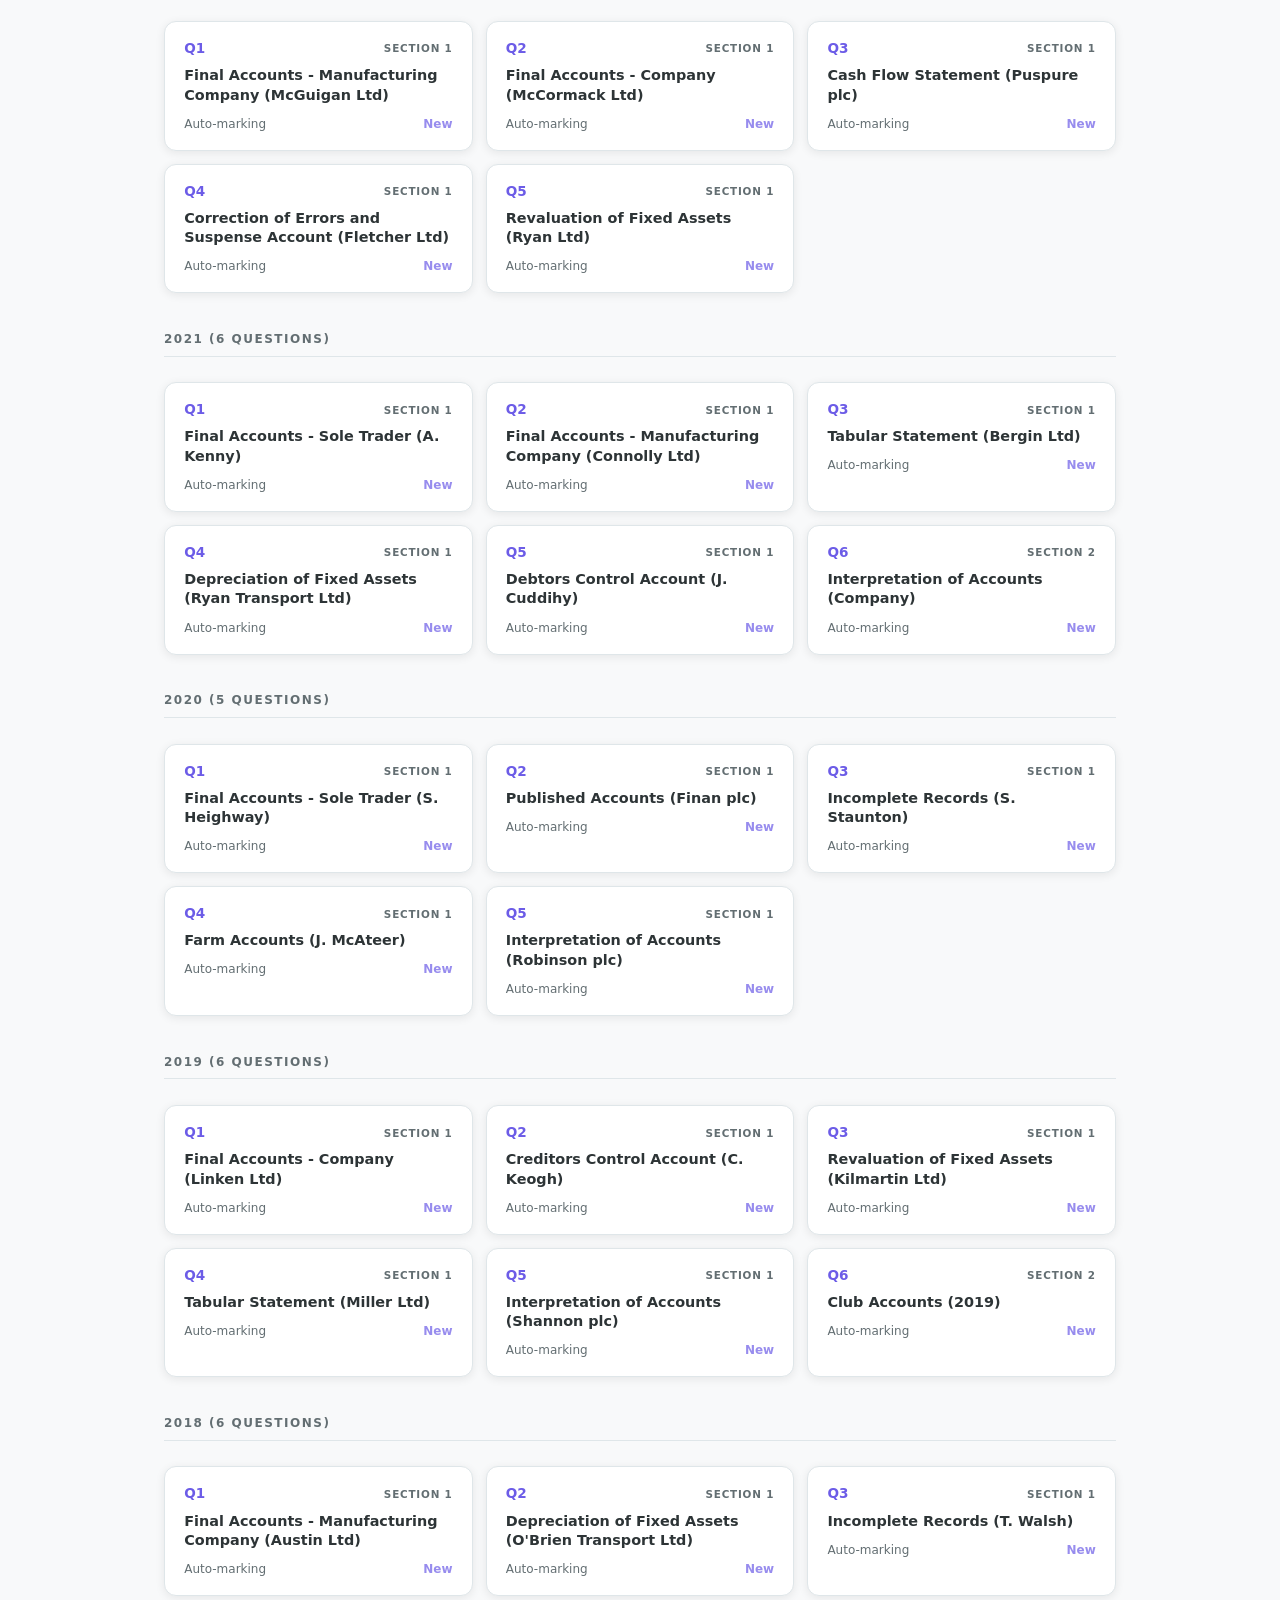
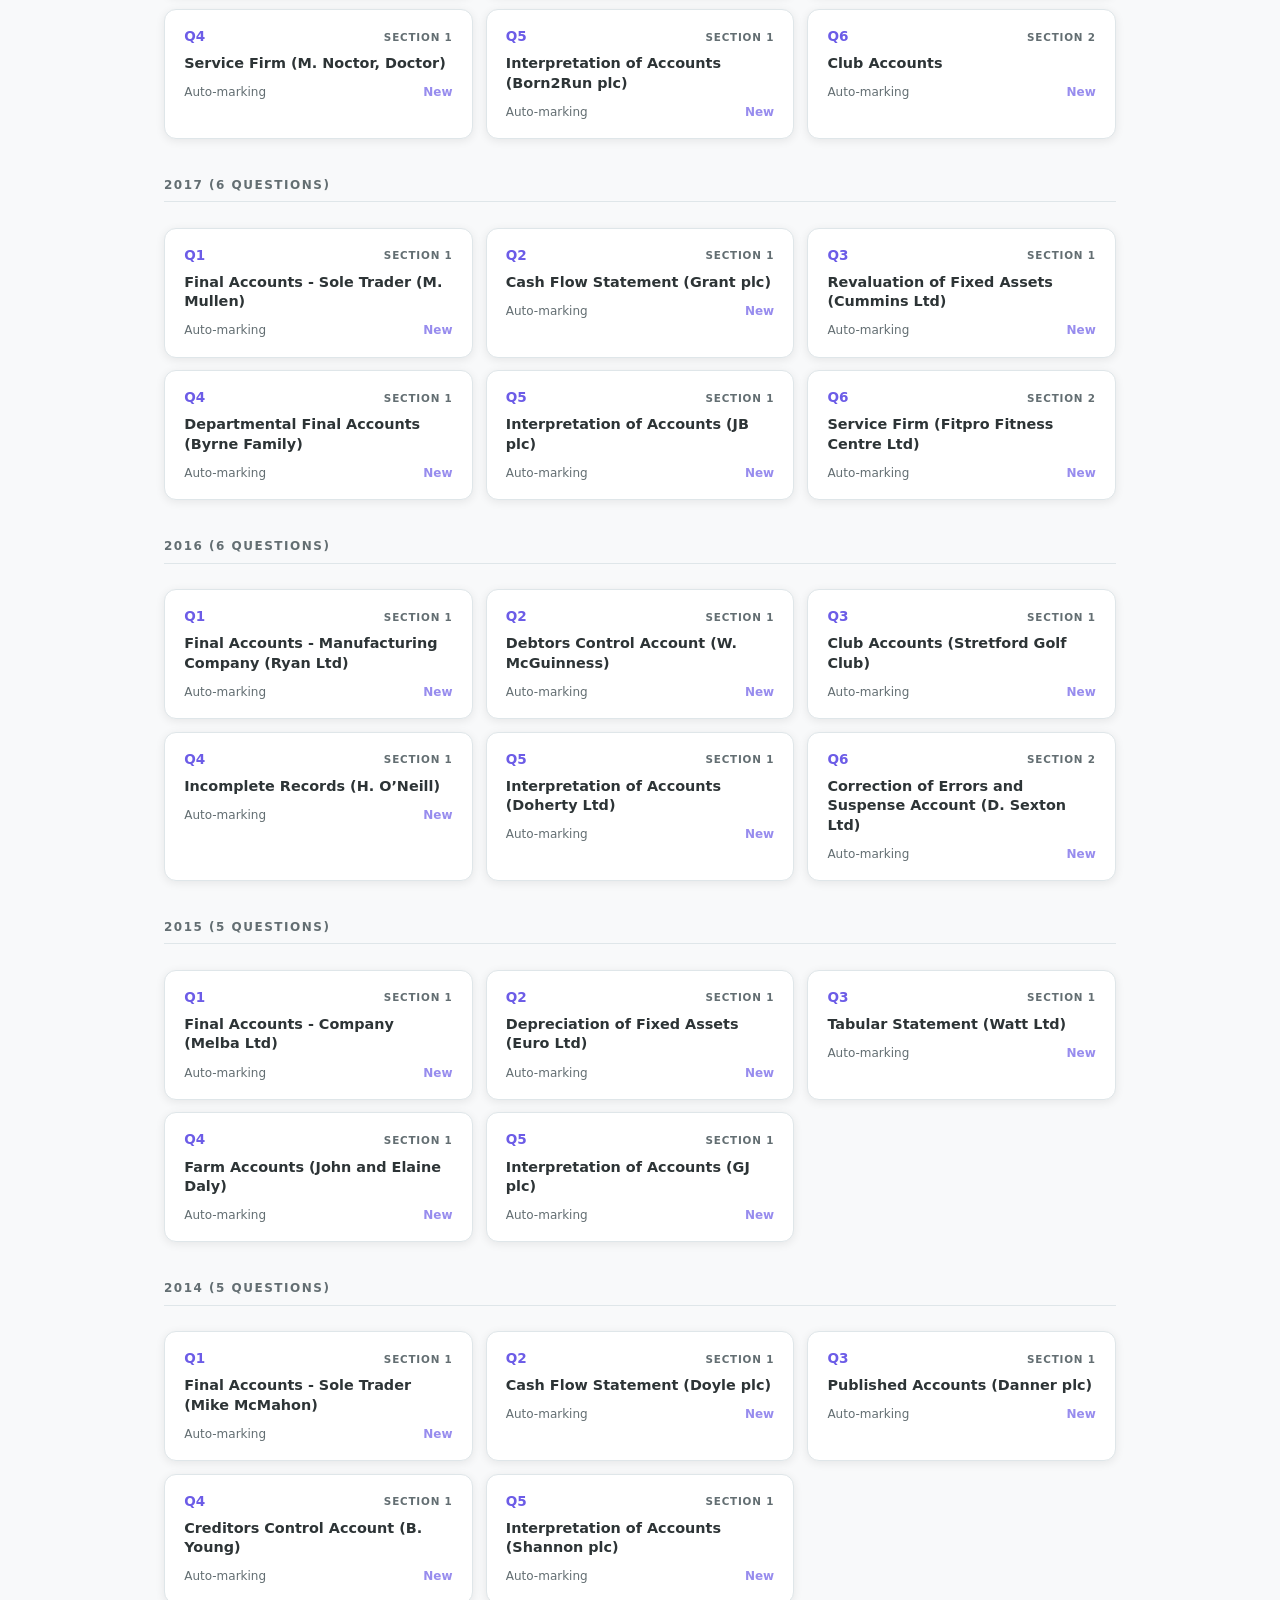
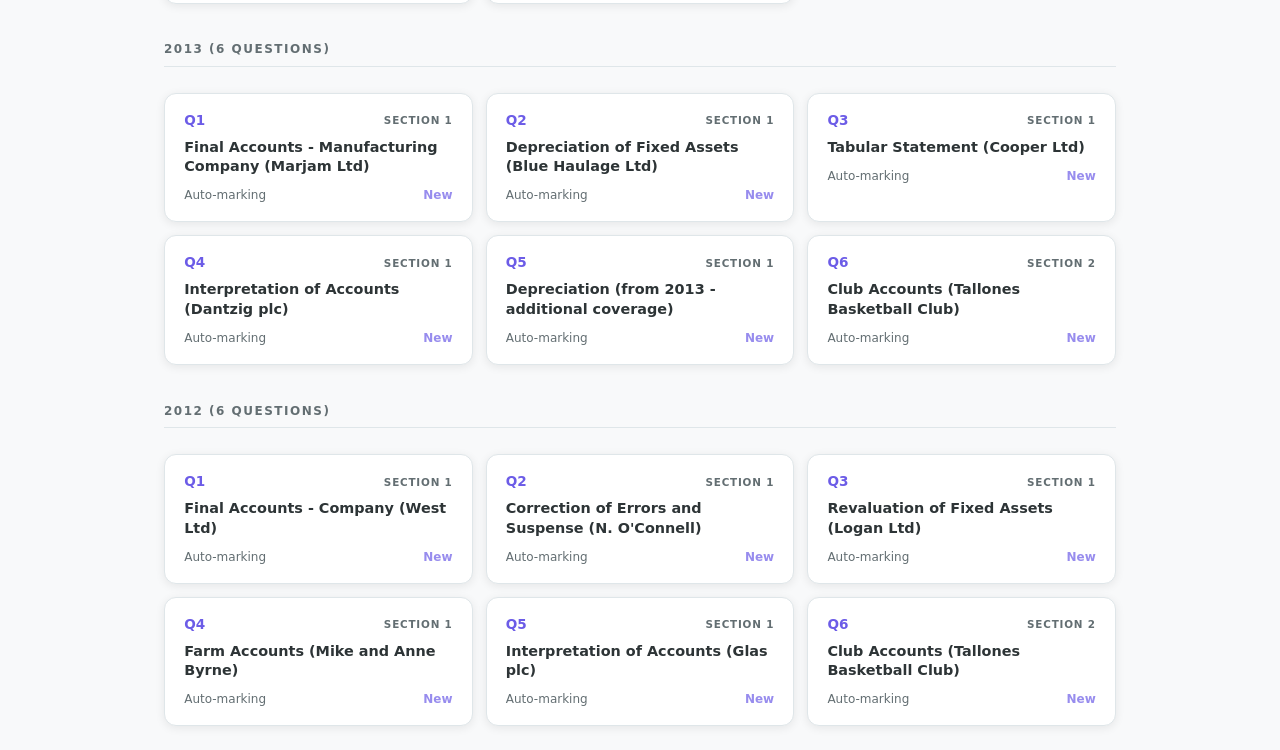
==== commit b65b8139: "Add Study Guide tabs and detailed marking for all subjects - Study guides: Economics (100 subtopics)" ====
--- a/accounting-practice.html
+++ b/accounting-practice.html
@@ -101,8 +101,53 @@
 .improve.up{color:var(--success);background:rgba(0,184,148,0.1)}
 .improve.down{color:var(--danger);background:rgba(225,112,85,0.1)}
 
+/* Accounting Templates */
+.tmpl-container{background:var(--card);border:1px solid var(--border);border-radius:var(--radius);padding:1.5rem;margin-bottom:1rem;box-shadow:var(--shadow)}
+.tmpl-title{font-size:1.1rem;font-weight:700;color:var(--primary);text-align:center;margin-bottom:0.2rem}
+.tmpl-subtitle{font-size:0.8rem;color:var(--text-light);text-align:center;margin-bottom:1rem}
+.tmpl-section-head{font-size:0.8rem;font-weight:700;color:var(--primary);text-transform:uppercase;letter-spacing:0.5px;padding:0.5rem 0 0.3rem;margin-top:0.8rem;border-bottom:1px solid var(--border)}
+.tmpl-row{display:flex;align-items:center;padding:0.3rem 0;gap:0.5rem}
+.tmpl-label{flex:1;font-size:0.88rem}
+.tmpl-input{width:100px;padding:0.35rem 0.5rem;border:1px solid var(--border);border-radius:6px;font-size:0.88rem;font-family:inherit;text-align:right;background:var(--bg)}
+.tmpl-input:focus{outline:none;border-color:var(--primary);box-shadow:0 0 0 2px rgba(108,92,231,0.15)}
+.tmpl-input-sm{width:80px}
+.tmpl-input-total{font-weight:700;border-color:var(--primary-light);background:#f0ecff}
+.tmpl-total{border-top:2px solid var(--primary-light);margin-top:0.3rem;padding-top:0.5rem}
+.tmpl-spacer{height:0.5rem}
+.tmpl-col-head .tmpl-col{width:80px;text-align:center;font-size:0.75rem;font-weight:700;color:var(--text-light)}
+.tmpl-col-head{display:flex;align-items:center;gap:0.5rem;padding:0.3rem 0;border-bottom:1px solid var(--border)}
+.tmpl-col-head .tmpl-label{flex:1}
+
+/* T-Account */
+.tmpl-t-account{display:grid;grid-template-columns:1fr 1fr;border:2px solid var(--primary);border-radius:8px;overflow:hidden}
+.tmpl-t-side{padding:0.5rem}
+.tmpl-t-side:first-child{border-right:2px solid var(--primary)}
+.tmpl-t-head{font-weight:700;color:var(--primary);text-align:center;padding:0.4rem;border-bottom:1px solid var(--border);margin-bottom:0.3rem;font-size:0.85rem}
+.tmpl-t-row{display:flex;gap:0.3rem;margin-bottom:0.3rem}
+.tmpl-t-desc{flex:1;padding:0.3rem;border:1px solid var(--border);border-radius:4px;font-size:0.8rem;font-family:inherit}
+.tmpl-t-amt{width:70px;padding:0.3rem;border:1px solid var(--border);border-radius:4px;font-size:0.8rem;text-align:right;font-family:inherit}
+.tmpl-t-desc:focus,.tmpl-t-amt:focus{outline:none;border-color:var(--primary)}
+
+/* Ratio rows */
+.tmpl-ratio-row{display:flex;align-items:center;gap:0.8rem;padding:0.5rem 0;border-bottom:1px solid var(--border)}
+.tmpl-ratio-name{font-weight:600;font-size:0.88rem;min-width:180px}
+.tmpl-ratio-formula{flex:1;font-size:0.78rem;color:var(--text-light);font-family:'Courier New',monospace}
+
+/* Budget grid */
+.tmpl-budget-grid{display:grid;gap:2px;font-size:0.8rem}
+.tmpl-budget-head{font-weight:700;text-align:center;padding:0.4rem;background:var(--primary);color:#fff;font-size:0.75rem;border-radius:4px}
+.tmpl-budget-label{padding:0.3rem 0.5rem;font-size:0.82rem;display:flex;align-items:center}
+.tmpl-bold{font-weight:700}
+.tmpl-budget-input{padding:0.3rem;border:1px solid var(--border);border-radius:4px;text-align:right;font-size:0.8rem;font-family:inherit}
+.tmpl-budget-input:focus{outline:none;border-color:var(--primary)}
+.tmpl-budget-total{font-weight:700;border-color:var(--primary-light);background:#f0ecff}
+
+.tmpl-toggle{display:flex;gap:0.5rem;margin-bottom:1rem;flex-wrap:wrap}
+.tmpl-toggle button{padding:0.5rem 1rem;border:1px solid var(--border);background:var(--card);color:var(--text-light);border-radius:8px;cursor:pointer;font-size:0.82rem;font-family:inherit;font-weight:600}
+.tmpl-toggle button.active{background:var(--primary);color:#fff;border-color:var(--primary)}
+
 .view{display:none}.view.active{display:block}
-@media(max-width:640px){.q-grid{grid-template-columns:1fr}.stats-row{grid-template-columns:repeat(2,1fr)}.filters{flex-direction:column}}
+@media(max-width:640px){.q-grid{grid-template-columns:1fr}.stats-row{grid-template-columns:repeat(2,1fr)}.filters{flex-direction:column}.tmpl-t-account{grid-template-columns:1fr}.tmpl-t-side:first-child{border-right:none;border-bottom:2px solid var(--primary)}}
 </style>
 </head>
 <body class="subject-accounting">
@@ -113,6 +158,7 @@
 
 <nav>
 <button class="active" onclick="App.showView('browse')">Questions</button>
+<button onclick="App.showView('study')">Study Guide</button>
 <button onclick="App.showView('history')">Progress</button>
 </nav>
 
@@ -144,6 +190,10 @@
   <div id="resultsSection" style="display:none"></div>
 </div>
 
+<div id="view-study" class="view tab-content">
+  <div id="studyGuideContent"></div>
+</div>
+
 <div id="view-history" class="view tab-content">
   <div class="stats-row">
     <div class="stat-box"><div class="stat-val" id="hTotal">0</div><div class="stat-lbl">Attempts</div></div>
@@ -157,15 +207,17 @@
 <script src="js/shared.js"></script>
 <script src="js/accounting_walkthroughs.js"></script>
 <script src="js/marking-engine.js"></script>
+<script src="js/accounting_practice_data.js"></script>
+<script src="js/study-guide.js"></script>
+<script src="js/accounting_templates.js"></script>
 <script>
-var ACC_MARKING = {};
 
 const App = {
   currentQ: null,
   currentParts: null,
   subject: 'accounting',
   walkthroughs: typeof WALKTHROUGHS_ACCOUNTING !== 'undefined' ? WALKTHROUGHS_ACCOUNTING : {},
-  marking: ACC_MARKING,
+  marking: typeof ACC_MARKING !== 'undefined' ? ACC_MARKING : {},
   storageKey: 'lcs_acc_practice',
 
   init() {
@@ -256,9 +308,35 @@
 
   renderAnswerArea(questionText) {
     const area = document.getElementById('answerArea');
+
+    // Check for accounting template
+    let templateHtml = '';
+    if (typeof AccTemplates !== 'undefined') {
+      const tmplType = AccTemplates.detectTemplateType(questionText);
+      if (tmplType) {
+        const availableTypes = [];
+        if (/trading|p\s*&\s*l|profit.*loss/i.test(questionText)) availableTypes.push(['trading_pl', 'Trading P&L']);
+        if (/balance\s*sheet/i.test(questionText)) availableTypes.push(['balance_sheet', 'Balance Sheet']);
+        if (/t[\s-]*account|ledger|debit.*credit|control/i.test(questionText)) availableTypes.push(['t_account', 'T-Account']);
+        if (/ratio|interpretation|dividend|earnings|roce/i.test(questionText)) availableTypes.push(['ratios', 'Ratios']);
+        if (/cash\s*budget/i.test(questionText)) availableTypes.push(['cash_budget', 'Cash Budget']);
+        if (/income.*expenditure|accumulated|club/i.test(questionText)) availableTypes.push(['club_ip', 'Club I&E']);
+
+        if (availableTypes.length > 0) {
+          templateHtml += '<div class="tmpl-toggle">';
+          availableTypes.forEach(([t, label]) => {
+            templateHtml += '<button onclick="App.showTemplate(\'' + t + '\')" class="' + (t === availableTypes[0][0] ? 'active' : '') + '">' + label + '</button>';
+          });
+          templateHtml += '<button onclick="App.showTemplate(\'text\')" class="">Text Only</button></div>';
+          templateHtml += '<div id="templateArea">' + AccTemplates.renderTemplate(availableTypes[0][0], {}) + '</div>';
+        }
+      }
+    }
+
     const parts = this.extractParts(questionText);
     if (!parts) {
-      area.innerHTML = '<div class="ans-part"><div class="ans-part-label"><span class="part-tag">Your Answer</span><span class="part-wc" id="wc-single">0 words</span></div>' +
+      area.innerHTML = templateHtml +
+        '<div class="ans-part"><div class="ans-part-label"><span class="part-tag">Your Answer</span><span class="part-wc" id="wc-single">0 words</span></div>' +
         '<textarea id="ans-single" placeholder="Type your answer here..." rows="10" oninput="App.updateWc(\'single\')"></textarea></div>' +
         '<div class="ans-actions"><button class="btn-mark" onclick="App.markAnswer()">Mark My Answer</button><button class="btn-clear" onclick="App.clearAnswer()">Clear</button></div>';
       this.currentParts = null; return;
@@ -275,8 +353,20 @@
         '<textarea id="ans-' + pid + '" placeholder="Answer part ' + this.escH(part.label) + ' here..." rows="6" oninput="App.updateWc(\'' + pid + '\')"></textarea></div>';
     }
     html += '<div class="ans-actions"><button class="btn-mark" onclick="App.markAnswer()">Mark My Answer</button><button class="btn-clear" onclick="App.clearAnswer()">Clear</button></div>';
-    area.innerHTML = html;
+    area.innerHTML = templateHtml + html;
     this.currentParts = answerParts;
+  },
+
+  showTemplate(type) {
+    const tmplArea = document.getElementById('templateArea');
+    const btns = document.querySelectorAll('.tmpl-toggle button');
+    btns.forEach(b => b.classList.remove('active'));
+    if (event && event.target) event.target.classList.add('active');
+    if (type === 'text') {
+      if (tmplArea) tmplArea.style.display = 'none';
+    } else {
+      if (tmplArea) { tmplArea.style.display = 'block'; tmplArea.innerHTML = AccTemplates.renderTemplate(type, {}); }
+    }
   },
 
   updateWc(pid) {
@@ -415,7 +505,8 @@
     if (el) { el.classList.add('active'); el.style.display = 'block'; }
     const btns = document.querySelectorAll('nav button');
     if (viewId === 'browse') { btns[0].classList.add('active'); this.renderQuestions(); }
-    else if (viewId === 'history') { btns[1].classList.add('active'); this.renderHistory(); }
+    else if (viewId === 'study') { btns[1].classList.add('active'); if (typeof StudyGuide !== 'undefined' && typeof STUDY_ACCOUNTING !== 'undefined') StudyGuide.render(STUDY_ACCOUNTING, 'studyGuideContent'); }
+    else if (viewId === 'history') { btns[2].classList.add('active'); this.renderHistory(); }
     window.scrollTo({ top: 0, behavior: 'smooth' });
   },
 
--- a/css/shared.css
+++ b/css/shared.css
@@ -165,3 +165,25 @@
   .app-header{padding:1rem}
   .app-header h1{font-size:1.2rem}
 }
+
+/* Study Guide */
+.sg-search{margin-bottom:1.2rem}
+.sg-search input{width:100%;padding:0.8rem 1rem;border:2px solid var(--border);border-radius:8px;font-size:0.95rem;font-family:inherit;background:var(--card)}
+.sg-search input:focus{outline:none;border-color:var(--primary);box-shadow:0 0 0 3px rgba(108,92,231,0.1)}
+.sg-topic{background:var(--card);border:1px solid var(--border);border-radius:var(--radius);margin-bottom:0.8rem;overflow:hidden;box-shadow:0 1px 4px rgba(0,0,0,0.04)}
+.sg-topic-head{display:flex;align-items:center;gap:0.8rem;padding:1rem 1.2rem;cursor:pointer;transition:background 0.15s}
+.sg-topic-head:hover{background:rgba(108,92,231,0.04)}
+.sg-icon{font-size:1.3rem;min-width:28px;text-align:center}
+.sg-topic-title{flex:1;font-weight:700;font-size:1rem;color:var(--text)}
+.sg-count{font-size:0.75rem;color:var(--text-light);font-weight:500}
+.sg-arrow{font-size:1.2rem;font-weight:700;color:var(--primary);min-width:24px;text-align:center}
+.sg-subtopics{padding:0 1.2rem 1rem}
+.sg-card{background:var(--bg);border:1px solid var(--border);border-radius:8px;padding:1rem 1.2rem;margin-bottom:0.6rem}
+.sg-sub-title{color:var(--primary);font-size:0.95rem;font-weight:700;margin-bottom:0.4rem}
+.sg-content{font-size:0.88rem;line-height:1.7;color:var(--text)}
+.sg-content p{margin-bottom:0.3rem}
+.sg-bullet{padding-left:1rem;font-size:0.88rem;line-height:1.6;color:var(--text)}
+.sg-terms{display:flex;flex-wrap:wrap;gap:0.4rem;margin-top:0.5rem}
+.sg-term{background:rgba(108,92,231,0.08);color:var(--primary);padding:2px 10px;border-radius:20px;font-size:0.78rem;font-weight:600}
+.sg-formula{background:rgba(108,92,231,0.06);border:1px solid rgba(108,92,231,0.15);border-radius:6px;padding:0.5rem 0.8rem;margin-top:0.5rem;font-family:'Courier New',monospace;font-size:0.85rem;color:var(--primary-dark)}
+.sg-tip{background:#fff3cd;border-left:3px solid var(--warning);padding:0.5rem 0.8rem;margin-top:0.5rem;border-radius:0 6px 6px 0;font-size:0.82rem;color:#856404}
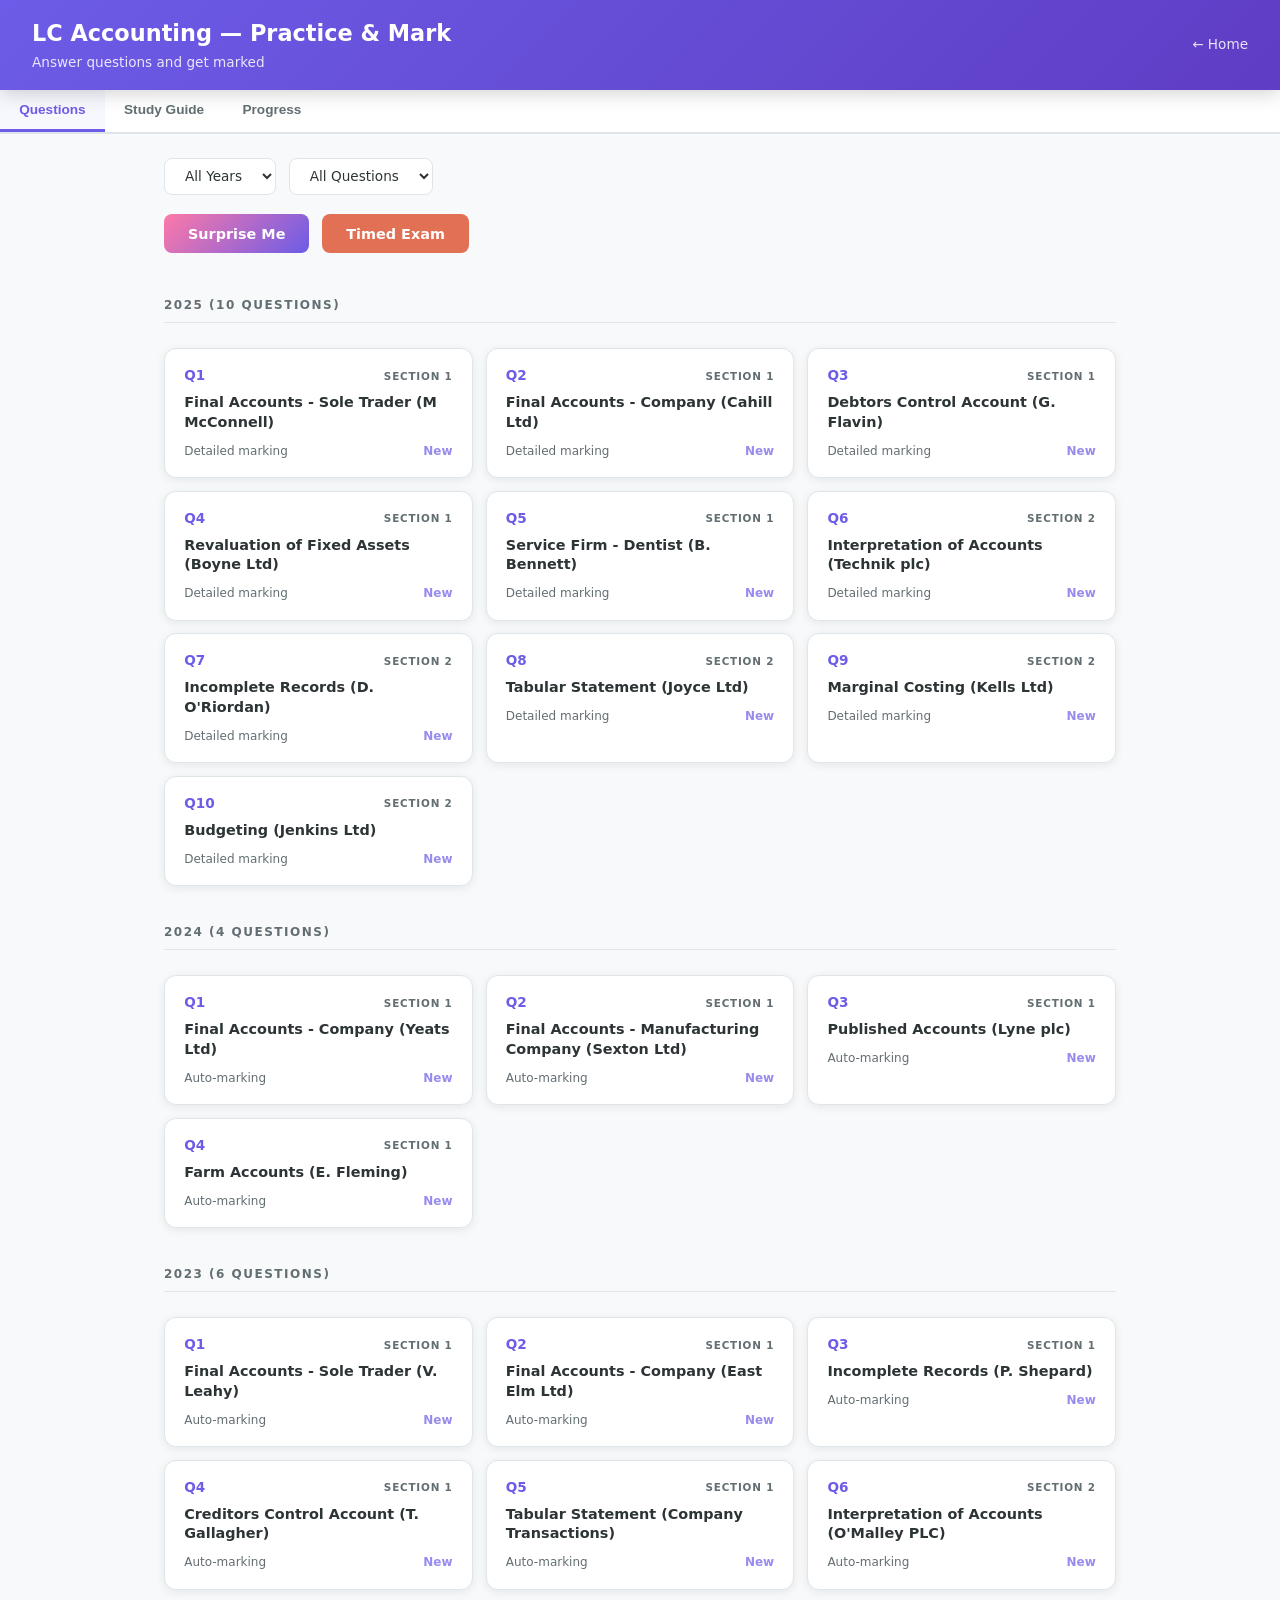
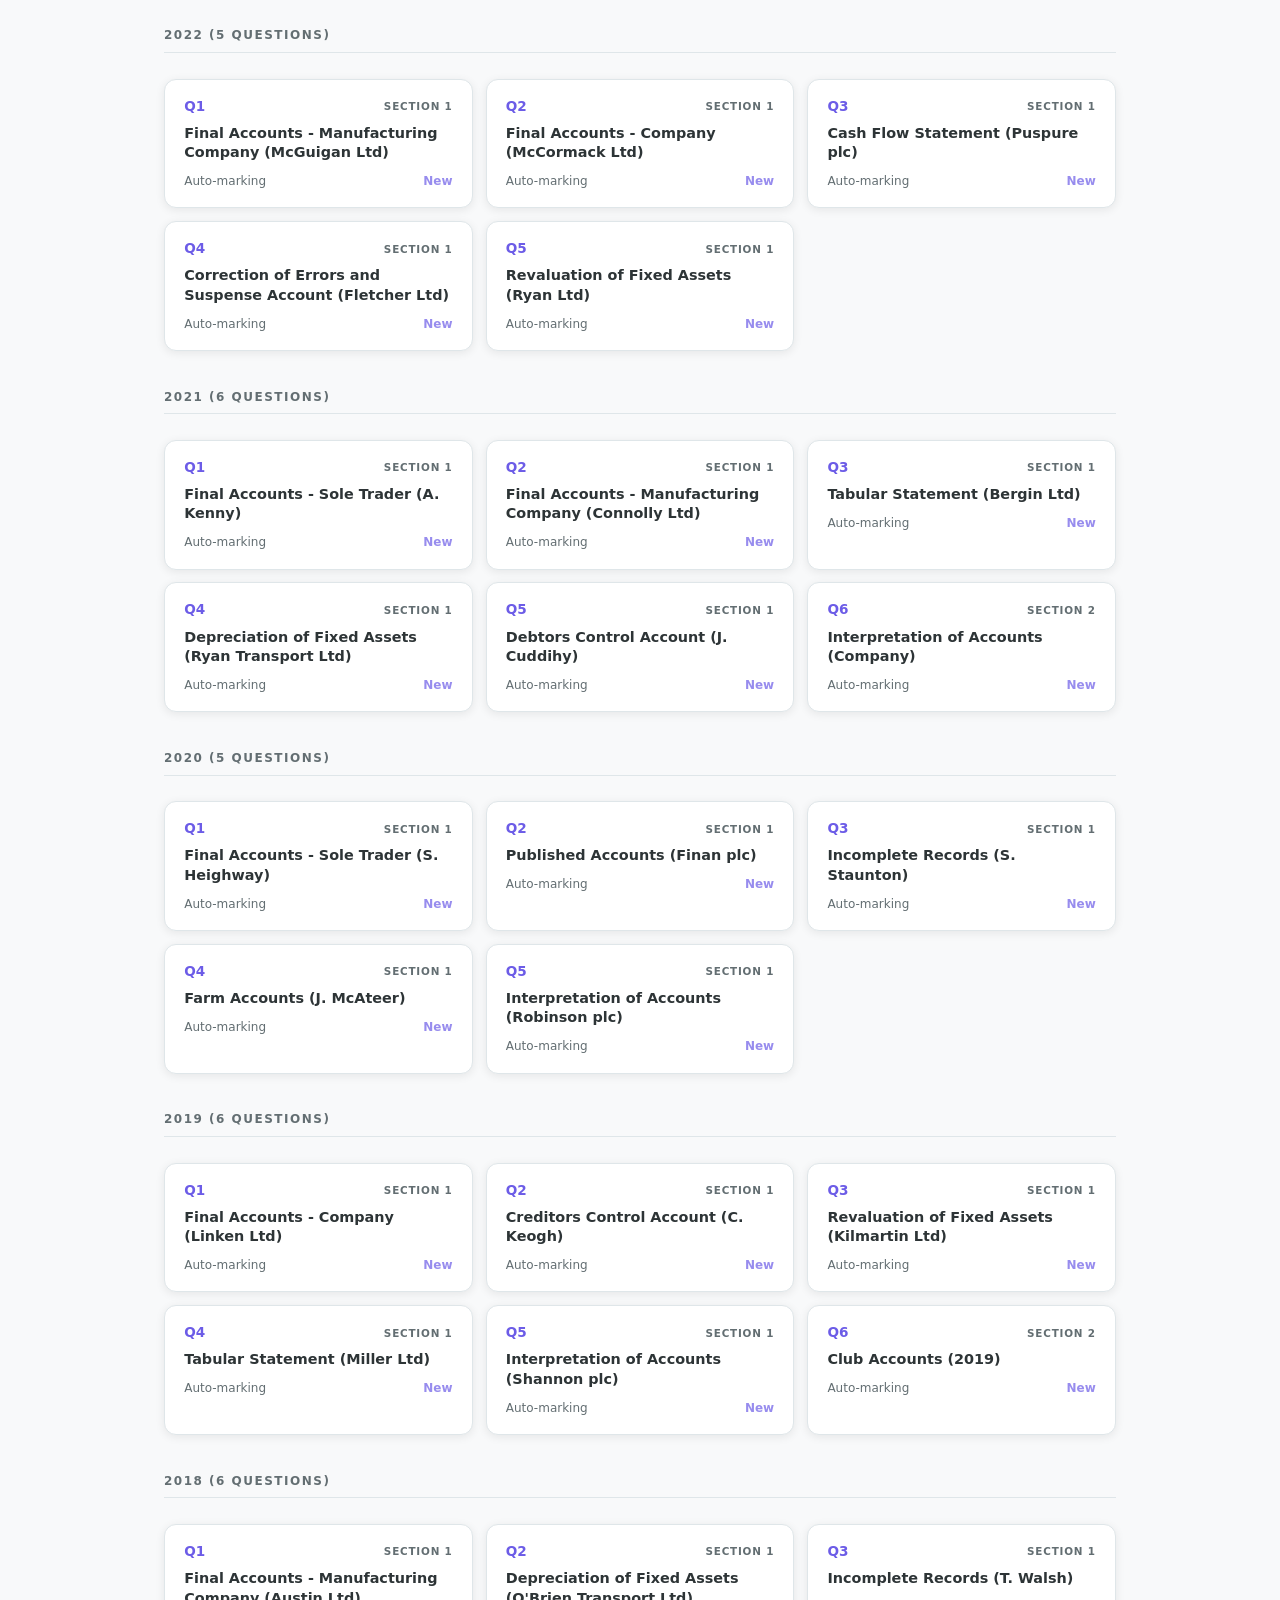
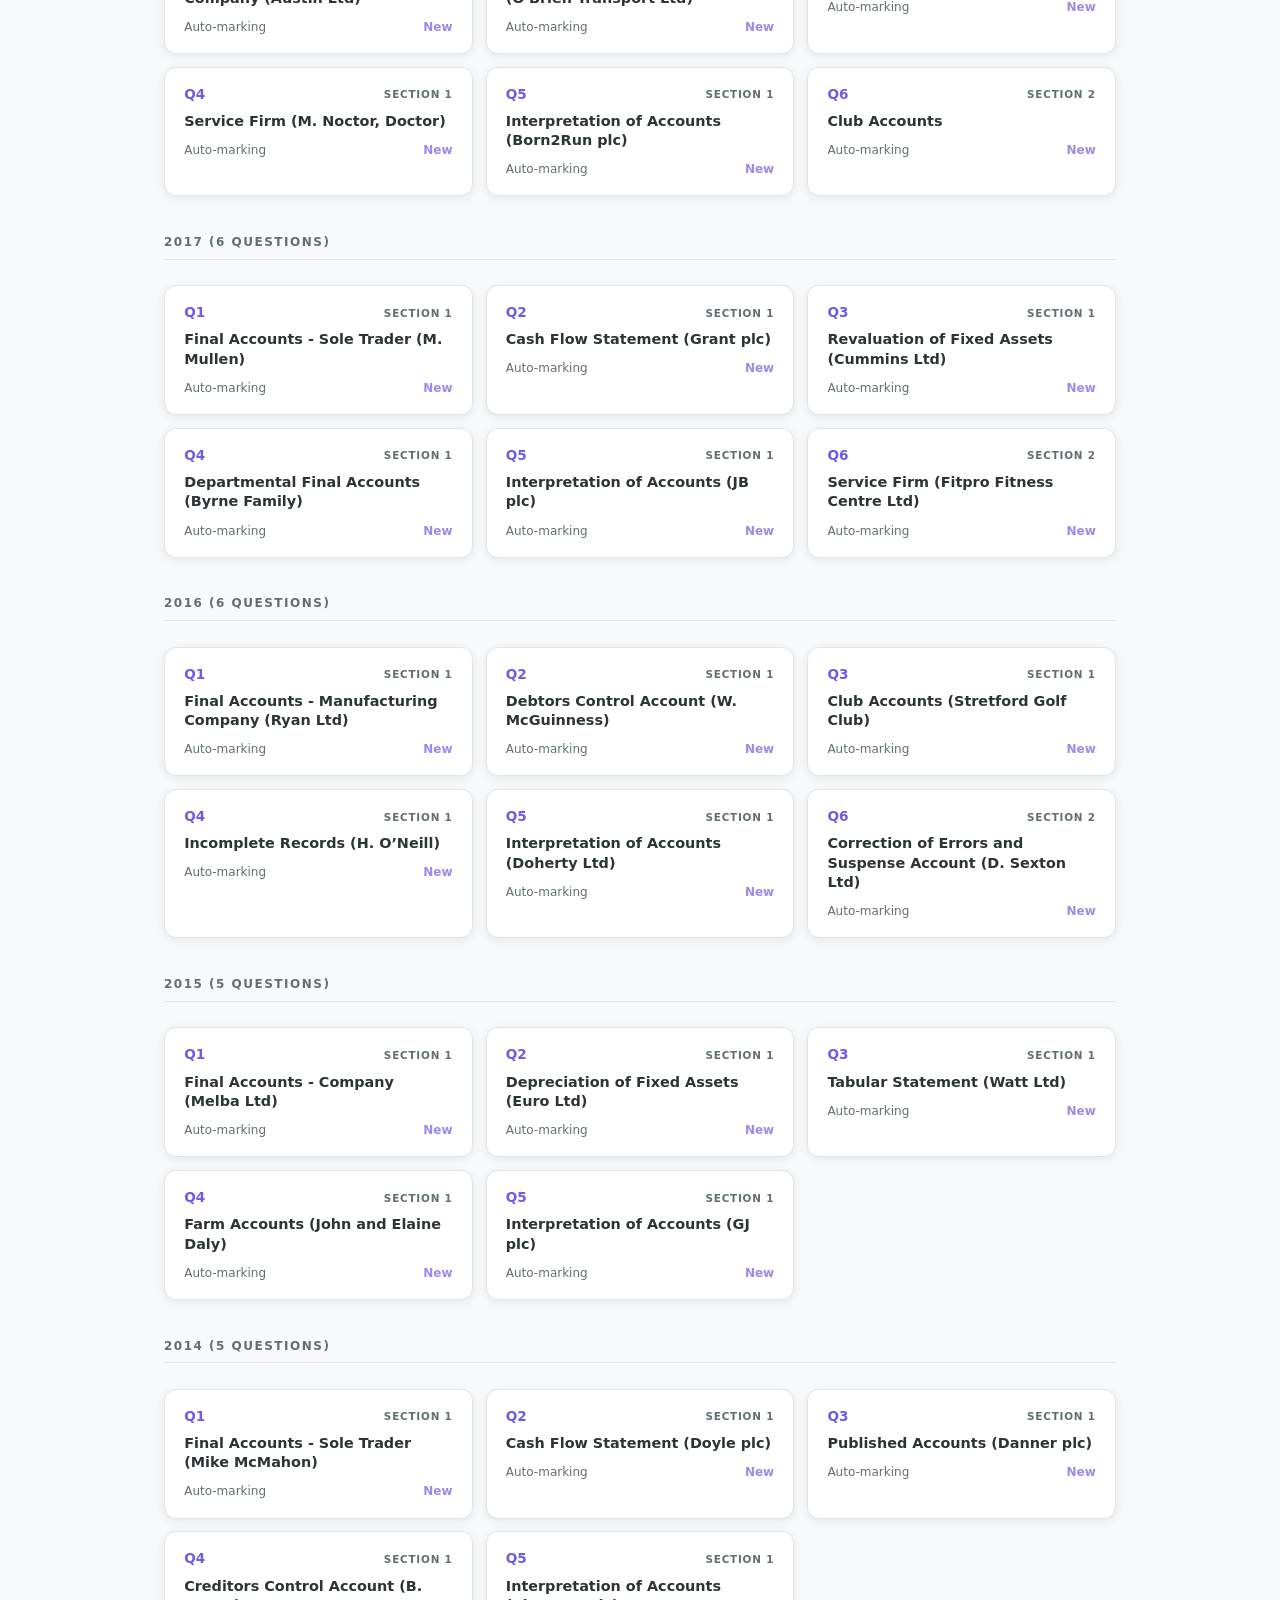
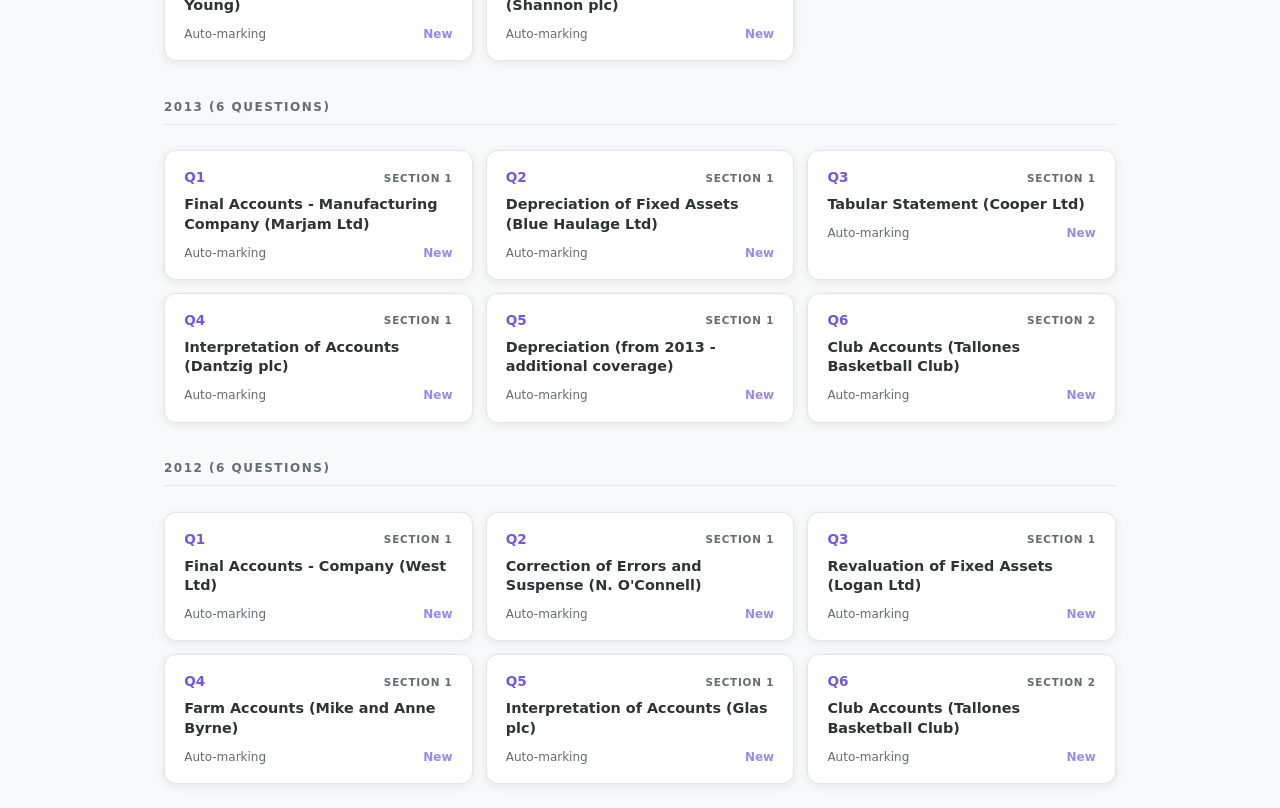
==== commit f3b78bf2: "Add premium features and clean up landing page New features across all practice pages: - Weak topics" ====
--- a/accounting-practice.html
+++ b/accounting-practice.html
@@ -177,12 +177,16 @@
       <option value="2">Section 2</option>
     </select>
   </div>
+  <div class="action-bar">
+    <button class="btn-surprise" onclick="PracticeFeatures.surpriseMe(App.walkthroughs, App.startPractice.bind(App))">Surprise Me</button>
+    <button class="btn-timed" onclick="App.startTimedExam()">Timed Exam</button>
+  </div>
   <div id="questionGrid" class="q-grid"></div>
 </div>
 
 <div id="view-practice" class="view tab-content">
   <div class="prac-head">
-    <button class="back" onclick="App.showView('browse')">&larr; Back</button>
+    <button class="back" onclick="App.backFromPractice()">&larr; Back</button>
     <span class="title" id="pracTitle"></span>
   </div>
   <div class="card" id="pracQuestion"></div>
@@ -190,17 +194,21 @@
   <div id="resultsSection" style="display:none"></div>
 </div>
 
+<div id="examTimer" class="exam-timer"><span class="timer-time">0:00</span><span class="timer-q"></span></div>
+
 <div id="view-study" class="view tab-content">
   <div id="studyGuideContent"></div>
 </div>
 
 <div id="view-history" class="view tab-content">
+  <div id="dailyPractice"></div>
   <div class="stats-row">
     <div class="stat-box"><div class="stat-val" id="hTotal">0</div><div class="stat-lbl">Attempts</div></div>
     <div class="stat-box"><div class="stat-val" id="hAvg">-</div><div class="stat-lbl">Avg Score</div></div>
     <div class="stat-box"><div class="stat-val" id="hBest">-</div><div class="stat-lbl">Best Score</div></div>
     <div class="stat-box"><div class="stat-val" id="hQs">0</div><div class="stat-lbl">Questions</div></div>
   </div>
+  <div id="weakTopics"></div>
   <div id="historyList"></div>
 </div>
 
@@ -208,7 +216,9 @@
 <script src="js/accounting_walkthroughs.js"></script>
 <script src="js/marking-engine.js"></script>
 <script src="js/accounting_practice_data.js"></script>
+<script src="js/accounting_study.js"></script>
 <script src="js/study-guide.js"></script>
+<script src="js/practice-features.js"></script>
 <script src="js/accounting_templates.js"></script>
 <script>
 
@@ -444,8 +454,12 @@
       }
       html += '</div>';
     }
-    html += '<div class="model-section"><button class="btn-reveal" onclick="this.nextElementSibling.style.display=\'block\';this.style.display=\'none\'">Show Model Answer</button>' +
-      '<div class="model-box" style="display:none"><h3>Model Answer</h3>' + this.fmtAnswer(entry.a) + '</div></div>';
+    html += '<div class="model-section"><button class="btn-reveal" onclick="this.nextElementSibling.style.display=\'block\';this.style.display=\'none\'">Compare with Model Answer</button>' +
+      '<div style="display:none"><div id="sbsArea"></div></div></div>';
+    const timedActive = typeof PracticeFeatures !== 'undefined' && PracticeFeatures.timedMode.active;
+    html += '<div class="res-actions"><button class="btn-retry" onclick="App.clearAnswer()">Try Again</button>' +
+      (timedActive ? '<button class="btn-retry" onclick="PracticeFeatures.nextTimedQuestion()">Next Question &rarr;</button>' : '') +
+      '<button class="btn-back" onclick="App.showView(\'browse\')"' + this.fmtAnswer(entry.a) + '</div></div>';
     html += '<div class="res-actions"><button class="btn-retry" onclick="App.clearAnswer()">Try Again</button>' +
       '<button class="btn-back" onclick="App.showView(\'browse\')">All Questions</button></div></div>';
     sec.innerHTML = html;
@@ -496,6 +510,11 @@
         '<div class="hist-date">' + dateStr + ' ' + timeStr + '</div></div></div>';
     }
     list.innerHTML = html;
+
+    if (typeof PracticeFeatures !== 'undefined') {
+      PracticeFeatures.renderDailyPractice('dailyPractice', h, this.walkthroughs, 'App.startPractice');
+      PracticeFeatures.renderWeakTopics('weakTopics', h, this.walkthroughs, 'App.startPractice');
+    }
   },
 
   showView(viewId) {
--- a/css/shared.css
+++ b/css/shared.css
@@ -187,3 +187,62 @@
 .sg-term{background:rgba(108,92,231,0.08);color:var(--primary);padding:2px 10px;border-radius:20px;font-size:0.78rem;font-weight:600}
 .sg-formula{background:rgba(108,92,231,0.06);border:1px solid rgba(108,92,231,0.15);border-radius:6px;padding:0.5rem 0.8rem;margin-top:0.5rem;font-family:'Courier New',monospace;font-size:0.85rem;color:var(--primary-dark)}
 .sg-tip{background:#fff3cd;border-left:3px solid var(--warning);padding:0.5rem 0.8rem;margin-top:0.5rem;border-radius:0 6px 6px 0;font-size:0.82rem;color:#856404}
+
+/* Weak Topics */
+.wt-section{margin-bottom:1.5rem}
+.wt-head{font-size:0.85rem;font-weight:700;text-transform:uppercase;letter-spacing:0.5px;margin-bottom:0.6rem}
+.wt-head-weak{color:var(--danger)}.wt-head-strong{color:var(--success)}
+.wt-row{display:flex;align-items:center;gap:0.8rem;padding:0.6rem 0.8rem;background:var(--card);border:1px solid var(--border);border-radius:8px;margin-bottom:0.4rem;cursor:pointer;box-shadow:0 1px 3px rgba(0,0,0,0.04)}
+.wt-row:hover{border-color:var(--primary)}
+.wt-info{flex:1;min-width:0}
+.wt-topic{font-weight:600;font-size:0.88rem;display:block;white-space:nowrap;overflow:hidden;text-overflow:ellipsis}
+.wt-meta{font-size:0.72rem;color:var(--text-light)}
+.wt-bar-wrap{width:80px;height:6px;background:var(--border);border-radius:3px;overflow:hidden}
+.wt-bar{height:100%;border-radius:3px;transition:width 0.3s}
+.wt-pct{font-weight:800;font-size:0.85rem;min-width:38px;text-align:right}
+.wt-empty{text-align:center;color:var(--text-light);padding:2rem;font-size:0.9rem}
+
+/* Daily Practice */
+.dp-header{margin-bottom:1rem}
+.dp-header h3{font-size:1rem;font-weight:700;color:var(--primary);margin-bottom:0.2rem}
+.dp-header p{font-size:0.82rem;color:var(--text-light)}
+.dp-card{background:var(--card);border:1px solid var(--border);border-radius:var(--radius);padding:0.8rem 1.2rem;margin-bottom:0.5rem;cursor:pointer;box-shadow:var(--shadow);transition:all 0.2s}
+.dp-card:hover{border-color:var(--primary);transform:translateY(-1px)}
+.dp-top{display:flex;align-items:center;gap:0.6rem;margin-bottom:0.3rem}
+.dp-year{font-size:0.75rem;color:var(--text-light);font-weight:600}
+.dp-q{font-weight:800;color:var(--primary);font-size:0.85rem}
+.dp-badge{font-size:0.7rem;font-weight:600;padding:2px 8px;border-radius:10px}
+.dp-new{background:rgba(108,92,231,0.1);color:var(--primary)}
+.dp-weak{background:rgba(225,112,85,0.1);color:var(--danger)}
+.dp-ok{background:rgba(253,203,110,0.2);color:#856404}
+.dp-review{background:rgba(0,184,148,0.1);color:var(--success)}
+.dp-topic{font-size:0.9rem;font-weight:500}
+
+/* Timed Mode */
+.exam-timer{display:none;position:fixed;top:70px;right:1rem;background:var(--card);border:2px solid var(--danger);border-radius:var(--radius);padding:0.6rem 1rem;box-shadow:0 4px 20px rgba(0,0,0,0.15);z-index:200;align-items:center;gap:0.8rem}
+.timer-time{font-size:1.3rem;font-weight:800;color:var(--danger);font-family:'Courier New',monospace}
+.timer-q{font-size:0.75rem;color:var(--text-light);font-weight:600}
+.timed-breakdown{display:grid;grid-template-columns:repeat(auto-fill,minmax(80px,1fr));gap:0.5rem;margin-top:1rem}
+.timed-q-result{background:var(--bg);border:1px solid var(--border);border-radius:8px;padding:0.5rem;text-align:center;font-size:0.85rem}
+
+/* Side-by-Side */
+.sbs-container{display:grid;grid-template-columns:1fr 1fr;gap:1rem;margin-top:1rem}
+.sbs-panel{background:var(--bg);border:1px solid var(--border);border-radius:8px;padding:1rem;overflow:auto;max-height:400px}
+.sbs-head{font-size:0.85rem;font-weight:700;margin-bottom:0.5rem;padding-bottom:0.3rem;border-bottom:2px solid var(--border)}
+.sbs-yours{color:var(--primary)}.sbs-model{color:var(--success)}
+.sbs-text{font-size:0.85rem;line-height:1.7;color:var(--text)}
+mark.sbs-hit{background:rgba(0,184,148,0.2);color:var(--text);border-radius:2px;padding:0 2px}
+mark.sbs-miss{background:rgba(225,112,85,0.2);color:var(--text);border-radius:2px;padding:0 2px}
+.sbs-missed{grid-column:1/-1;background:rgba(225,112,85,0.06);border:1px solid rgba(225,112,85,0.2);padding:0.6rem 1rem;border-radius:8px;font-size:0.82rem;color:var(--text-light)}
+@media(max-width:640px){.sbs-container{grid-template-columns:1fr}}
+
+/* Surprise button */
+.btn-surprise{background:linear-gradient(135deg,var(--accent),var(--primary));color:#fff;border:none;border-radius:8px;padding:0.7rem 1.5rem;font-weight:700;font-size:0.9rem;cursor:pointer;font-family:inherit;display:inline-flex;align-items:center;gap:0.4rem}
+.btn-surprise:hover{opacity:0.9}
+
+/* Timed mode button */
+.btn-timed{background:var(--danger);color:#fff;border:none;border-radius:8px;padding:0.7rem 1.5rem;font-weight:700;font-size:0.9rem;cursor:pointer;font-family:inherit}
+.btn-timed:hover{opacity:0.9}
+
+/* Action bar */
+.action-bar{display:flex;gap:0.8rem;margin-bottom:1.2rem;flex-wrap:wrap;align-items:center}
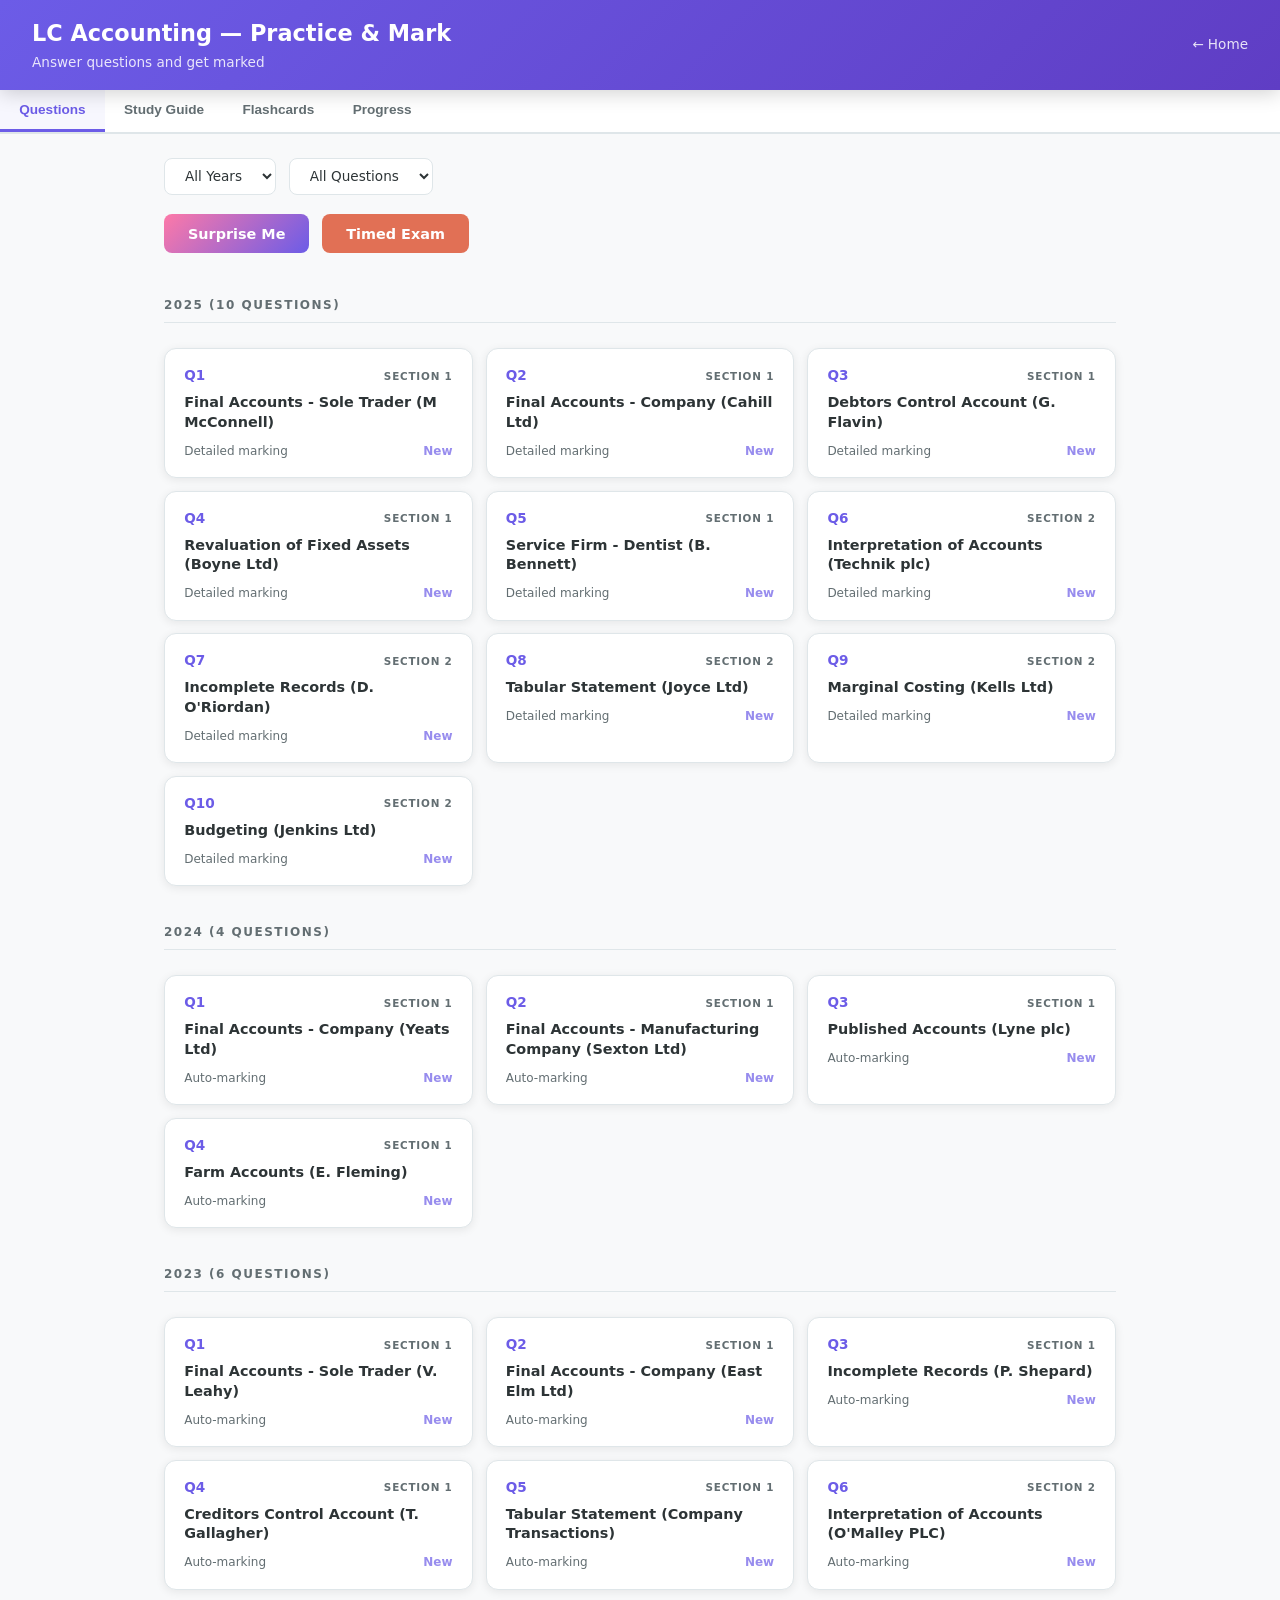
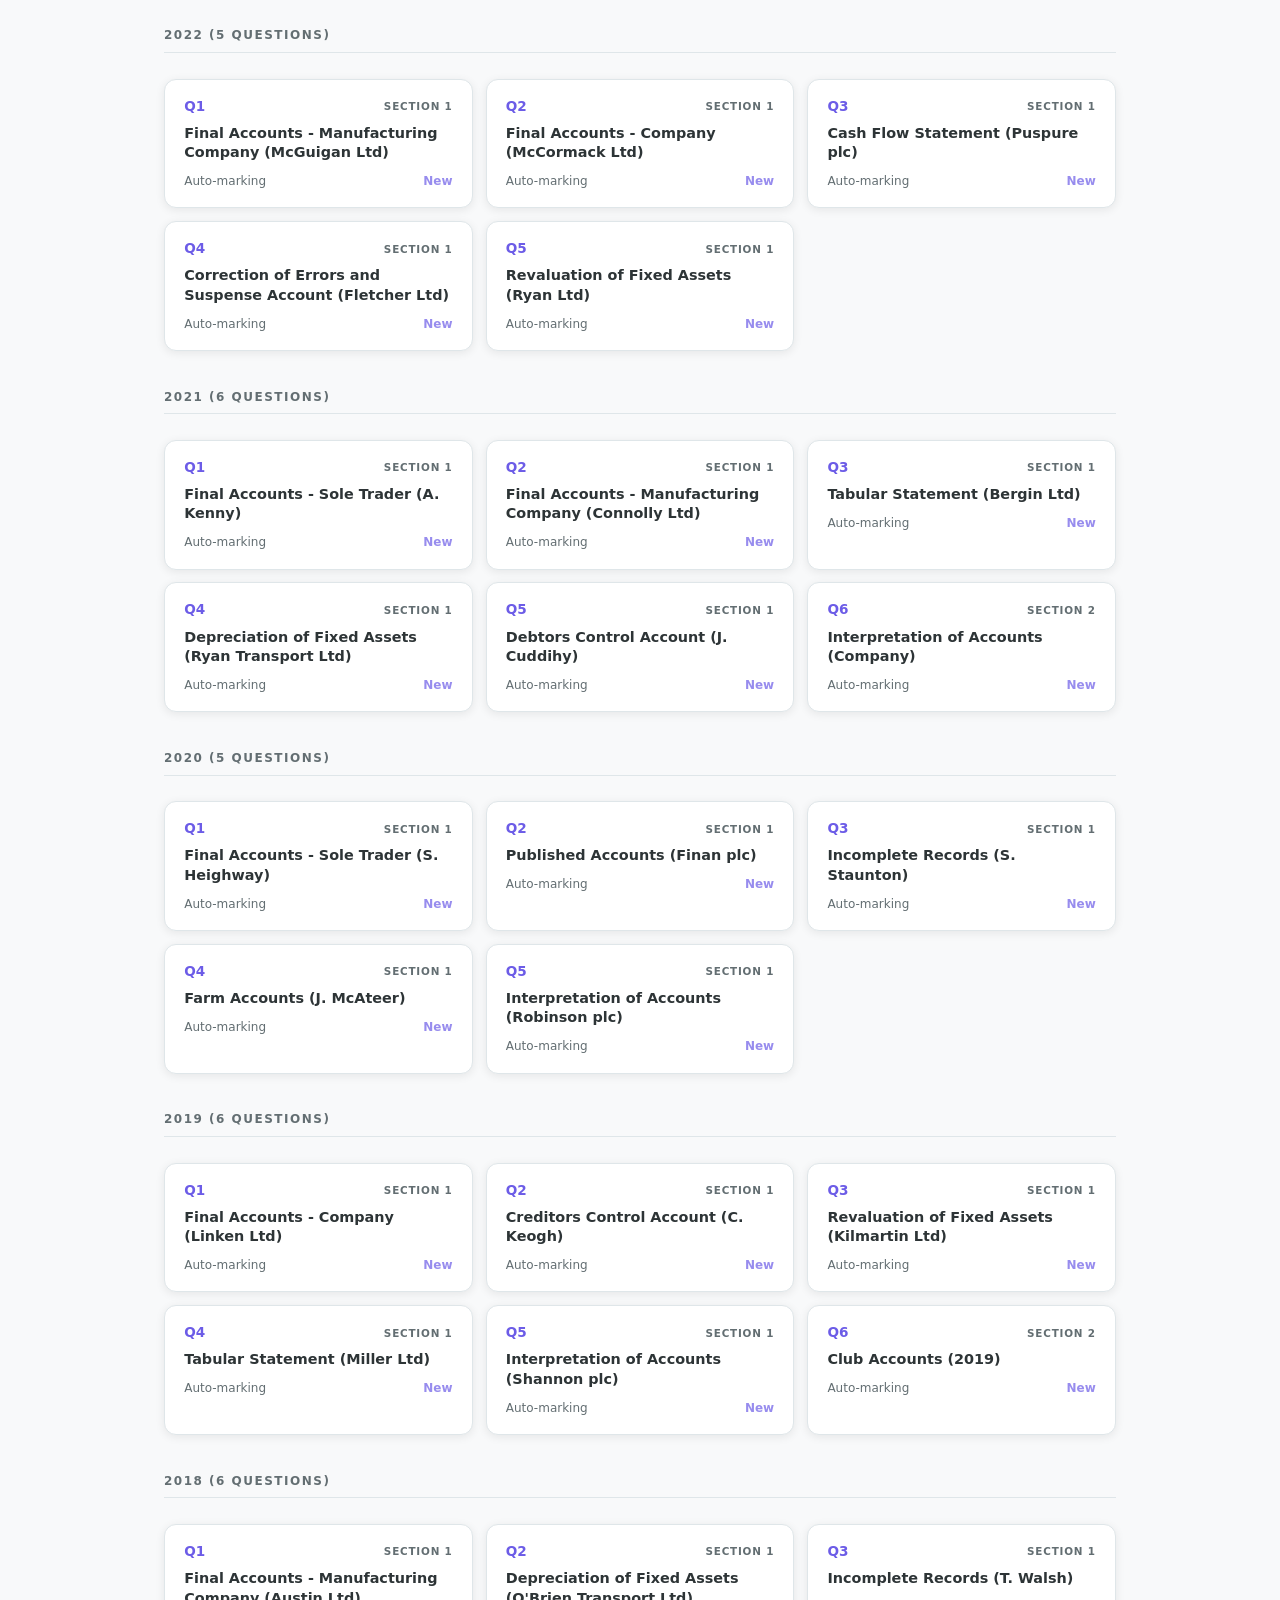
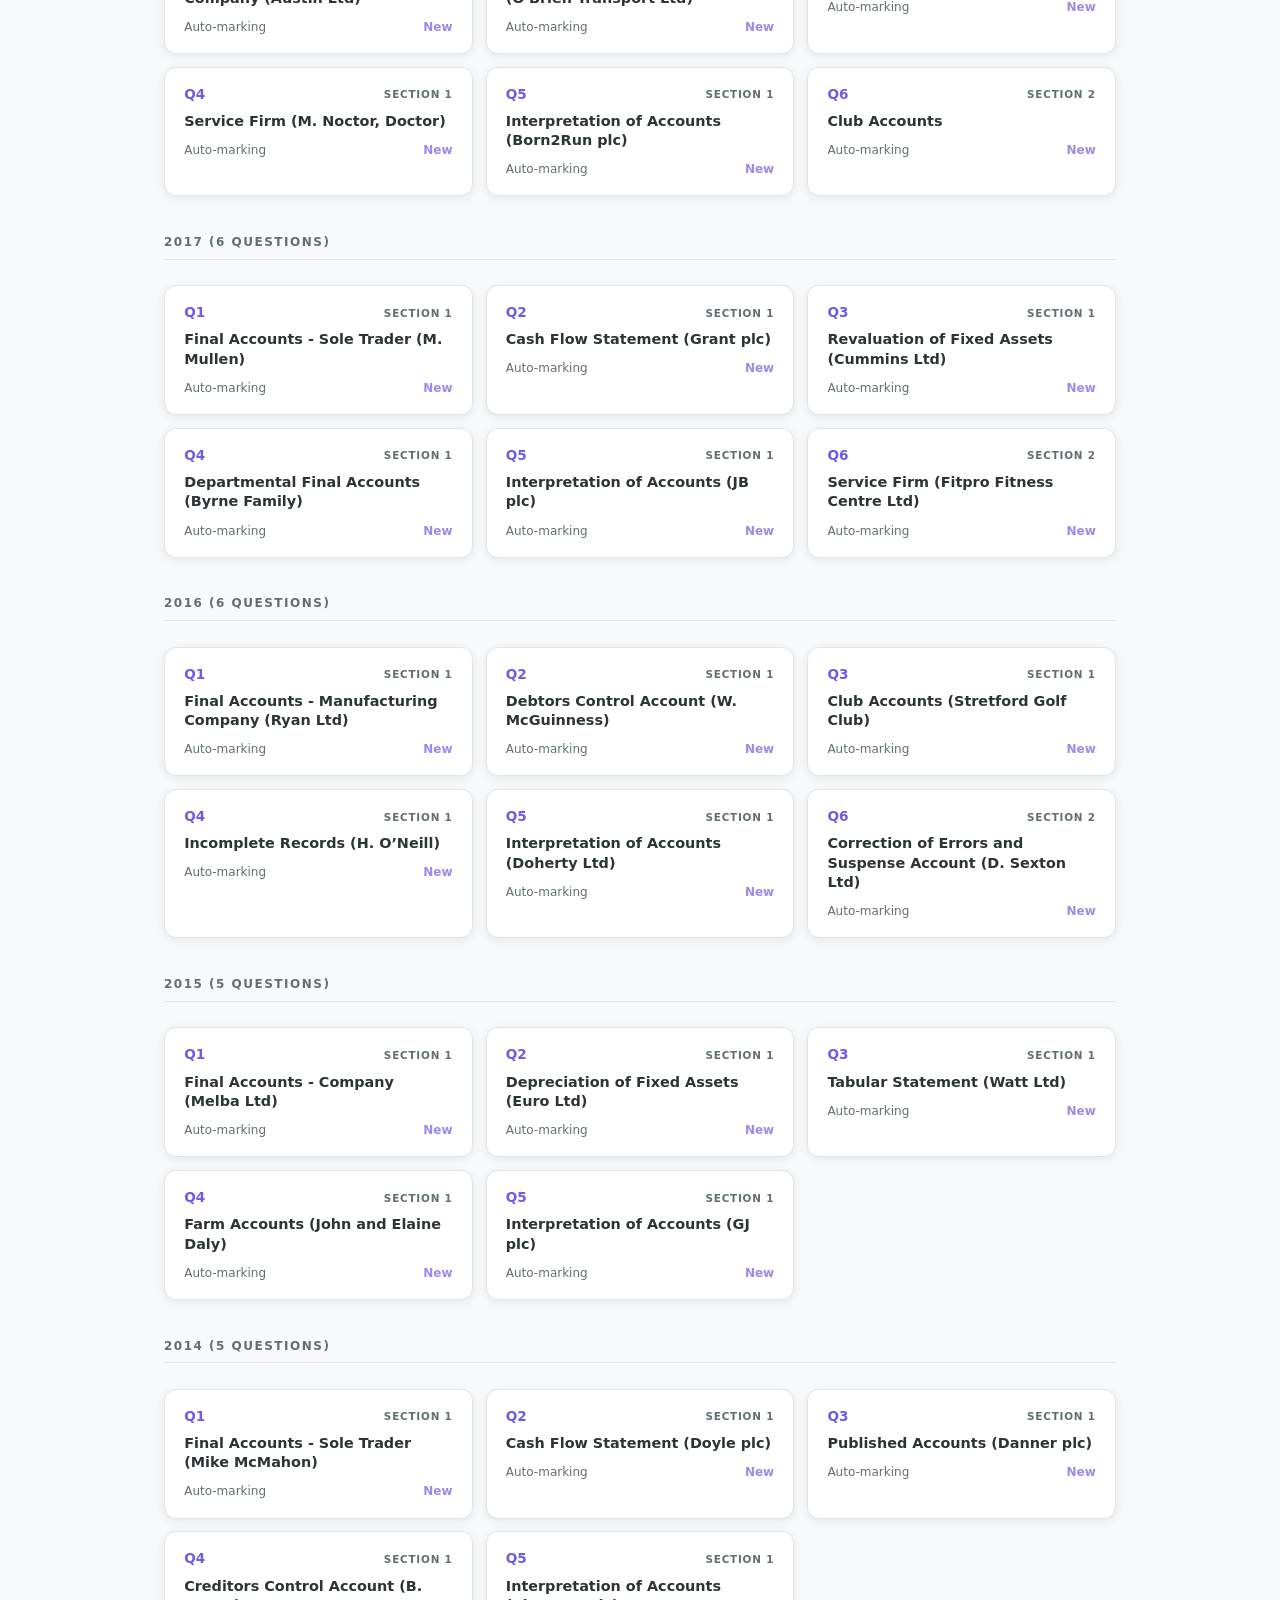
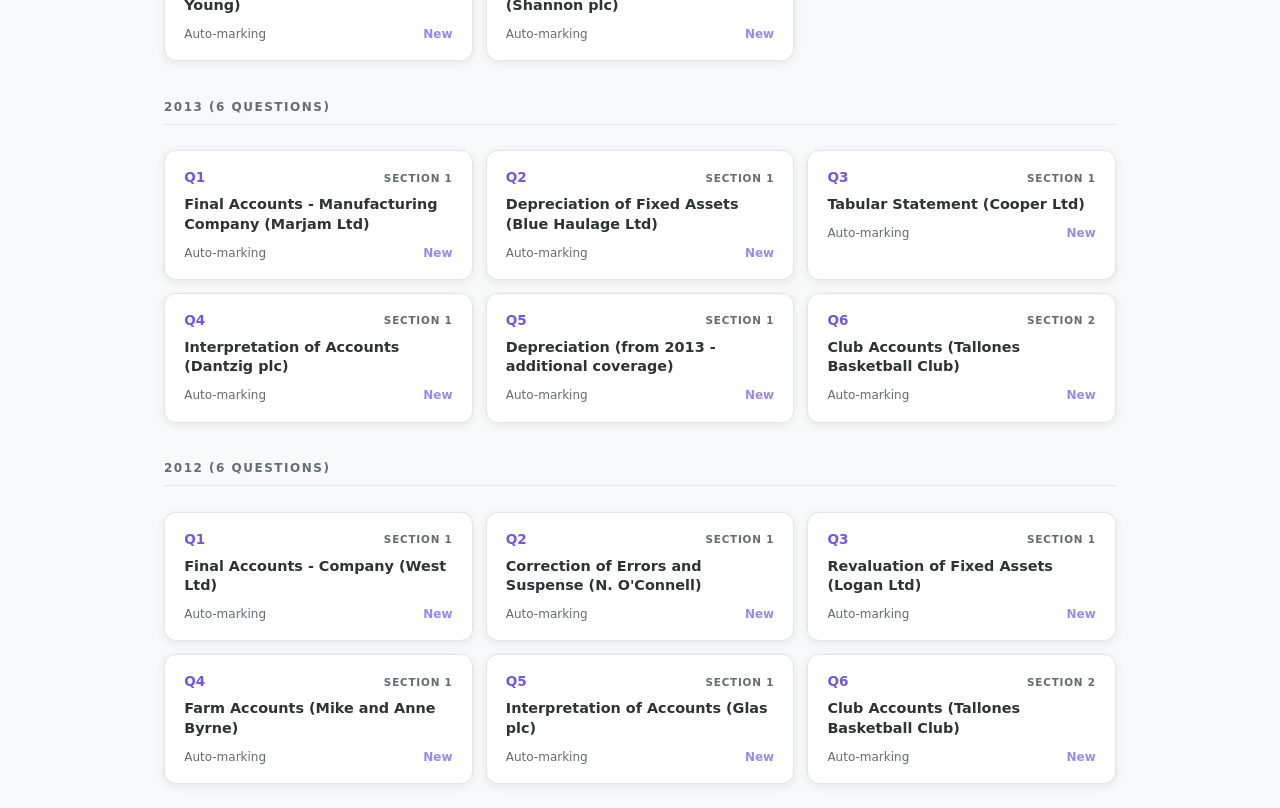
==== commit bf2d6004: "Add Flashcards tab to all 6 practice pages Tap-to-flip cards with topic filtering, prev/next/shuffle" ====
--- a/accounting-practice.html
+++ b/accounting-practice.html
@@ -159,6 +159,7 @@
 <nav>
 <button class="active" onclick="App.showView('browse')">Questions</button>
 <button onclick="App.showView('study')">Study Guide</button>
+<button onclick="App.showView('flashcards')">Flashcards</button>
 <button onclick="App.showView('history')">Progress</button>
 </nav>
 
@@ -196,6 +197,22 @@
 
 <div id="examTimer" class="exam-timer"><span class="timer-time">0:00</span><span class="timer-q"></span></div>
 
+<div id="view-flashcards" class="view tab-content">
+  <div class="fc-topic-filter" id="fcFilter"></div>
+  <div class="flashcard-container" id="fcContainer">
+    <div class="flashcard" onclick="if(window.fcEngine)fcEngine.flip()">
+      <div class="flashcard-face flashcard-front"><h3>TOPIC</h3><p>Loading flashcards...</p></div>
+      <div class="flashcard-face flashcard-back"><p>Loading...</p></div>
+    </div>
+  </div>
+  <div class="fc-controls" id="fcControls">
+    <button class="fc-prev" onclick="if(window.fcEngine)fcEngine.prev()">Prev</button>
+    <span class="fc-counter" id="fcCounter">0 / 0</span>
+    <button class="fc-next" onclick="if(window.fcEngine)fcEngine.next()">Next</button>
+    <button class="fc-prev" onclick="if(window.fcEngine)fcEngine.shuffle()">Shuffle</button>
+  </div>
+</div>
+
 <div id="view-study" class="view tab-content">
   <div id="studyGuideContent"></div>
 </div>
@@ -217,6 +234,7 @@
 <script src="js/marking-engine.js"></script>
 <script src="js/accounting_practice_data.js"></script>
 <script src="js/accounting_study.js"></script>
+<script src="js/flashcards_accounting.js"></script>
 <script src="js/study-guide.js"></script>
 <script src="js/practice-features.js"></script>
 <script src="js/accounting_templates.js"></script>
